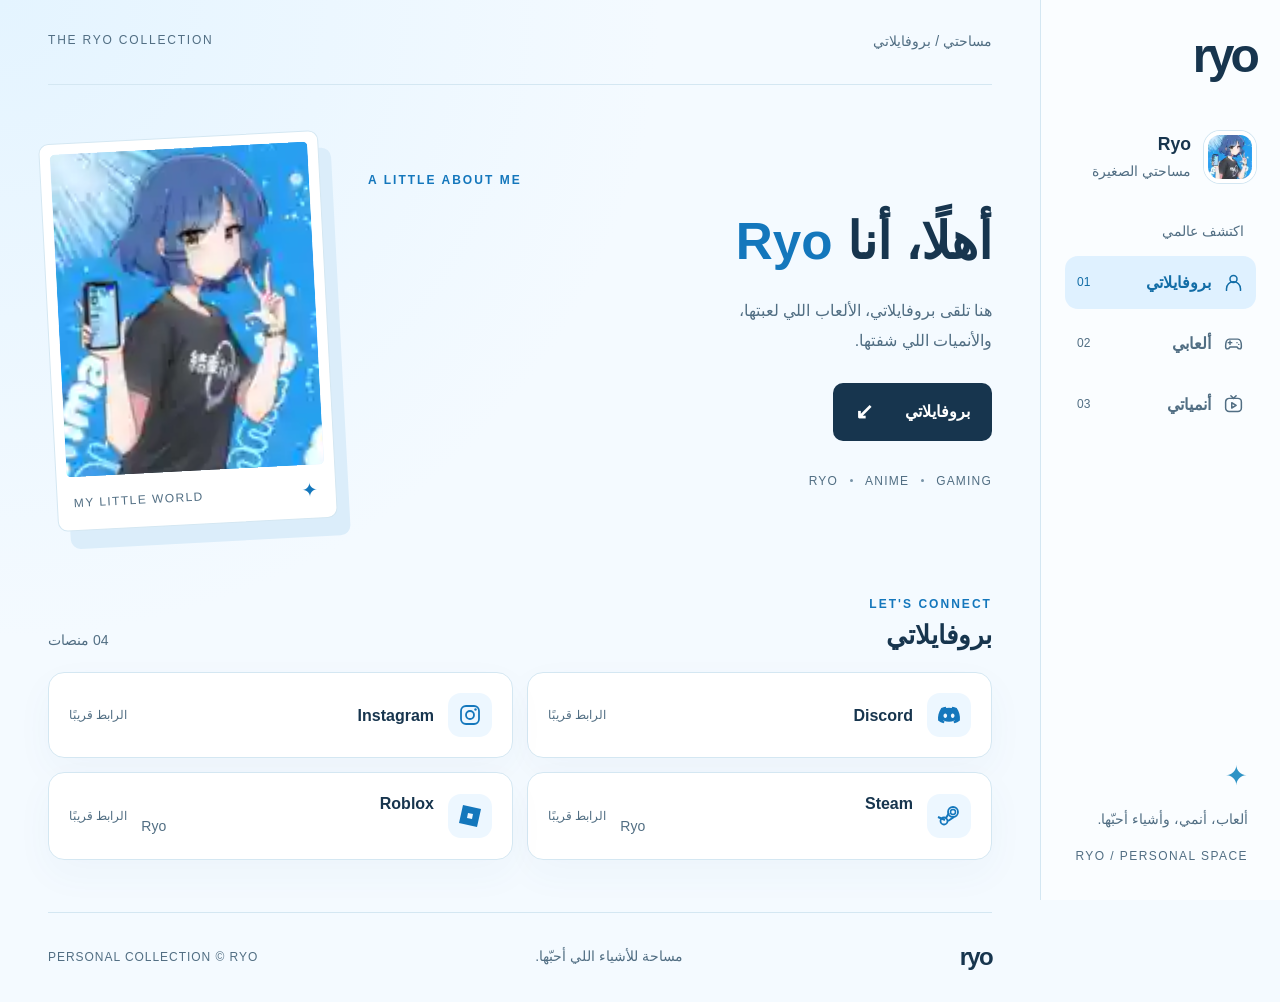
==== index.html @ 663d1c3d "Continue Ryo identity refresh and add One Piece and Vinland Saga entries" ====
<!doctype html>
<html lang="ar" dir="rtl">
<head>
<meta charset="utf-8">
<meta name="viewport" content="width=device-width, initial-scale=1">
<meta name="theme-color" content="#eef8ff">
<meta name="description" content="عالم Ryo: بروفايلاتي، الألعاب اللي لعبتها، والأنميات اللي شفتها.">
<title>Ryo — بروفايلاتي</title>
<link rel="icon" href="assets/asset_02.svg" type="image/svg+xml">
<link rel="stylesheet" href="styles.css">
<script src="app.js" defer></script>
</head>
<body>
<a class="skip-link" href="#main">تخطي إلى المحتوى</a>
<header class="mobile-header"><a class="wordmark" href="#profiles" dir="ltr">ryo</a><button class="menu-button" type="button" aria-controls="sidebar" aria-expanded="false" aria-label="فتح القائمة"><span></span><span></span></button></header>
<div class="shell">
<aside class="sidebar" id="sidebar" aria-label="القائمة الرئيسية">
<a class="wordmark" href="#profiles" dir="ltr">ryo</a>
<div class="side-identity"><img src="assets/asset_02.svg" width="64" height="64" alt=""><div><strong dir="ltr">Ryo</strong><span>مساحتي الصغيرة</span></div></div>
<p class="nav-caption">اكتشف عالمي</p>
<nav>
<a href="#profiles" aria-current="page"><svg viewBox="0 0 24 24" aria-hidden="true"><circle cx="12" cy="8" r="4"/><path d="M4 21v-2a8 8 0 0 1 16 0v2"/></svg><span>بروفايلاتي</span><span class="nav-number">01</span></a>
<a href="#games"><svg viewBox="0 0 24 24" aria-hidden="true"><path d="M7 7h10c3 0 4 4 4 8s-3 4-5 1H8c-2 3-5 3-5-1s1-8 4-8Z"/><path d="M6 11h4m-2-2v4m8-2h.01m2 2h.01"/></svg><span>ألعابي</span><span class="nav-number">02</span></a>
<a href="#anime"><svg viewBox="0 0 24 24" aria-hidden="true"><rect x="3" y="5" width="18" height="15" rx="4"/><path d="m9 2 3 3 3-3m-5 8 5 3-5 3Z"/></svg><span>أنمياتي</span><span class="nav-number">03</span></a>
</nav>
<div class="side-bottom"><span class="small-spark">✦</span><p>ألعاب، أنمي، وأشياء أحبّها.</p><span dir="ltr">RYO / PERSONAL SPACE</span></div>
</aside>
<main id="main" tabindex="-1">
<div class="topline"><span id="breadcrumb">مساحتي / بروفايلاتي</span><span dir="ltr">THE RYO COLLECTION</span></div>
<section class="page" id="profiles" aria-labelledby="profiles-title">
<div class="hero">
<div class="hero-copy"><p class="eyebrow" dir="ltr">A LITTLE ABOUT ME</p><h1 id="profiles-title">أهلًا، أنا <span dir="ltr">Ryo</span></h1><p class="intro">هنا تلقى بروفايلاتي، الألعاب اللي لعبتها،<br class="desktop-break"> والأنميات اللي شفتها.</p><a class="primary-link" href="#profile-links">بروفايلاتي <span aria-hidden="true">↙</span></a><div class="hero-tags"><span>GAMING</span><i></i><span>ANIME</span><i></i><span>RYO</span></div></div>
<figure class="portrait"><div class="portrait-frame"><img src="assets/asset_02.svg" width="127" height="180" alt="صورة بروفايل Ryo" fetchpriority="high"></div><figcaption dir="ltr"><span>MY LITTLE WORLD</span><span>✦</span></figcaption></figure>
</div>
<div class="section-heading" id="profile-links"><div><span class="eyebrow">LET'S CONNECT</span><h2>بروفايلاتي</h2></div><span class="section-count">04 منصات</span></div>
<div class="profile-grid" id="profile-grid"></div>

</section>
<section class="page" id="games" aria-labelledby="games-title" hidden>
<div class="page-heading"><img class="collection-avatar" src="assets/asset_02.svg" width="80" height="80" alt="ريو يامادا"><p class="eyebrow">THE PLAYLIST</p><h1 id="games-title">الألعاب اللي <span>لعبتها.</span></h1><p class="intro">من عوالم المغامرة إلى الطرق الطويلة.</p><div class="collection-note"><span>05 ألعاب</span><span>PC · MOBILE · ROBLOX</span></div></div>
<div class="game-grid" id="game-grid"></div>
</section>
<section class="page" id="anime" aria-labelledby="anime-title" hidden>
<div class="page-heading"><img class="collection-avatar" src="assets/asset_02.svg" width="80" height="80" alt="ريو يامادا"><p class="eyebrow">AFTER THE ENDING</p><h1 id="anime-title">الأنميات اللي <span>شفتها.</span></h1><p class="intro">حكايات وشخصيات لها مكان هنا.</p><div class="collection-note"><span>06 أنميات</span><span>MY ANIME COLLECTION</span></div></div>
<div class="anime-grid">
<article class="anime-card"><div class="poster"><img src="assets/asset_05.svg" width="128" height="180" alt="بوستر Demon Slayer" loading="lazy"><span class="poster-number">01</span></div><div class="anime-info"><span class="status">شاهدته</span><h2 dir="ltr">Demon Slayer</h2><p>قاتل الشياطين</p></div></article>
<article class="anime-card"><div class="poster"><img src="assets/asset_06.svg" width="128" height="180" alt="بوستر Lycoris Recoil" loading="lazy"><span class="poster-number">02</span></div><div class="anime-info"><span class="status">شاهدته</span><h2 dir="ltr">Lycoris Recoil</h2><p>ليكوريس ريكويل</p></div></article>
<article class="anime-card"><div class="poster"><img src="assets/asset_07.svg" width="128" height="180" alt="بوستر Bocchi the Rock!" loading="lazy"><span class="poster-number">03</span></div><div class="anime-info"><span class="status">شاهدته</span><h2 dir="ltr">Bocchi the Rock!</h2><p>بوتشي ذا روك</p></div></article>
<article class="anime-card"><div class="poster"><img src="assets/asset_08.svg" width="128" height="180" alt="بوستر Frieren: Beyond Journey's End" loading="lazy"><span class="poster-number">04</span></div><div class="anime-info"><span class="status">شاهدته</span><h2 dir="ltr">Frieren: Beyond Journey's End</h2><p>فريرين</p></div></article>
<article class="anime-card text-anime"><div class="anime-info"><span class="status">شاهدته</span><h2 dir="ltr">One Piece</h2><p>ون بيس</p></div></article>
<article class="anime-card text-anime"><div class="anime-info"><span class="status">شاهدته</span><h2 dir="ltr">Vinland Saga</h2><p>فينلاند ساغا</p></div></article>
</div>
</section>
<footer><a class="footer-mark" href="#profiles" dir="ltr">ryo</a><span>مساحة للأشياء اللي أحبّها.</span><span dir="ltr">PERSONAL COLLECTION © RYO</span></footer>
</main></div>
<div class="toast" id="toast" role="status"></div>
<noscript><p class="noscript">فعّل JavaScript للتنقّل بين الأقسام وعرض البروفايلات والألعاب.</p></noscript>
</body></html>
---- styles.css ----
:root{color-scheme:light;--ink:#17354e;--muted:#516e83;--blue:#1477bc;--line:#d4e7f2;--shadow:0 14px 38px #28699a0a}
*{box-sizing:border-box}html{scroll-behavior:smooth;scroll-padding-top:24px}body{margin:0;background:#f4faff;color:var(--ink);font-family:"Segoe UI",Tahoma,Arial,sans-serif;font-size:16px;line-height:1.7}a{color:inherit;text-decoration:none}button{font:inherit;cursor:pointer}a:focus-visible,button:focus-visible{outline:3px solid var(--blue);outline-offset:5px}img{display:block;max-width:100%}[hidden]{display:none!important}h1,h2,h3,p,figure{margin:0}h1,h2,h3{line-height:1.35}h1{font-size:clamp(2.2rem,4vw,3.65rem);font-weight:800;letter-spacing:normal}h1 span{color:var(--blue)}h2{font-size:1.6rem}.shell{max-width:1440px;margin:auto;display:grid;grid-template-columns:240px minmax(0,1fr);min-height:100vh}.sidebar{position:sticky;top:0;height:100vh;border-left:1px solid var(--line);padding:32px 24px;background:#fafdff;display:flex;flex-direction:column;z-index:20}.wordmark{font-family:Arial,sans-serif;font-size:3rem;line-height:1;font-weight:900;letter-spacing:-.08em;display:block;text-align:left;width:max-content}.wordmark span{color:#289ddb}.side-identity{display:flex;align-items:center;gap:13px;margin:50px 0 36px}.side-identity img{width:52px;height:52px;object-fit:cover;object-position:50% 20%;border-radius:16px;border:4px solid white;box-shadow:0 0 0 1px var(--line)}.side-identity strong{display:block;font-size:1.1rem;text-align:right}.side-identity span{display:block;font-size:.875rem;color:var(--muted)}.nav-caption{font-size:.875rem;color:var(--muted);margin:0 12px 12px}.sidebar nav{display:grid;gap:8px}.sidebar nav a{display:flex;align-items:center;gap:12px;padding:13px 12px;border-radius:13px;color:var(--muted);font-weight:600;transition:background .2s,color .2s}.sidebar nav a:hover{background:#edf7ff}.sidebar nav a[aria-current]{background:#dff1ff;color:#126da6}.sidebar svg{width:21px;height:21px;fill:none;stroke:currentColor;stroke-width:1.7;stroke-linecap:round;stroke-linejoin:round;flex-shrink:0}.nav-number{font-size:.75rem;margin-right:auto;font-weight:400}.side-bottom{margin-top:auto;padding:32px 8px 0}.small-spark{font-size:1.7rem;color:#2d93c5}.side-bottom p{font-size:.875rem;margin:9px 0;color:var(--muted)}.side-bottom>span:last-child{font-size:.75rem;letter-spacing:.12em;color:var(--muted)}main{min-width:0;padding:0 48px;background:radial-gradient(ellipse at 0 0,#e4f4ff 0,transparent 45%)}main:focus{outline:none}.topline{display:flex;justify-content:space-between;gap:14px;padding:30px 0;border-bottom:1px solid var(--line);font-size:.875rem;color:var(--muted)}.topline span:last-child{font-size:.75rem;letter-spacing:.15em}.page{animation:arrive .35s ease both}.hero{display:grid;grid-template-columns:1fr minmax(200px,280px);gap:40px;align-items:center;padding:52px 0 42px}.eyebrow{font:600 .75rem/1.5 "Segoe UI",Arial,sans-serif;letter-spacing:.17em;color:var(--blue);display:block;margin-bottom:18px}.intro{font-size:1rem;line-height:1.9;color:var(--muted);margin-top:20px}.primary-link{display:inline-flex;align-items:center;gap:32px;margin-top:26px;background:var(--ink);color:white;border-radius:10px;padding:10px 22px;font-weight:600;transition:background .2s,transform .2s}.primary-link:hover{background:var(--blue);transform:translateY(-2px)}.primary-link span{font-size:1.4rem}.hero-tags{display:flex;align-items:center;gap:12px;margin-top:30px;font-size:.75rem;letter-spacing:.1em;color:var(--muted)}.hero-tags i{width:3px;height:3px;background:#7793a7;border-radius:50%}.portrait{max-width:280px;transform:rotate(-3deg);padding:10px;background:white;border:1px solid var(--line);border-radius:10px;box-shadow:12px 18px 0 #dbedfa;justify-self:center;width:100%}.portrait-frame{border-radius:5px;overflow:hidden;background:#e6f4ff;aspect-ratio:4/5}.portrait img{width:100%;height:100%;object-fit:cover;object-position:center 20%}.portrait figcaption{display:flex;align-items:center;justify-content:space-between;padding:10px 6px 1px;font-size:.75rem;letter-spacing:.12em;color:var(--muted)}.portrait figcaption span:last-child{font-size:1.2rem;color:var(--blue)}.section-heading{display:flex;align-items:end;justify-content:space-between;gap:16px;margin:28px 0 20px;scroll-margin-top:24px}.section-heading .eyebrow{margin-bottom:5px}.section-count{color:var(--muted);font-size:.875rem}.profile-grid{display:grid;grid-template-columns:repeat(2,minmax(0,1fr));gap:14px}.profile-card{background:white;border:1px solid var(--line);padding:20px;border-radius:16px;display:flex;gap:14px;align-items:center;box-shadow:var(--shadow)}.platform-icon{height:44px;width:44px;flex-shrink:0;display:grid;place-items:center;background:#edf7ff;border-radius:13px;color:var(--blue)}.platform-icon svg{width:24px;height:24px;fill:currentColor}.profile-detail{min-width:0;flex:1}.profile-detail h3{font-size:1rem;direction:ltr;text-align:right}.profile-detail p{font-size:.875rem;color:var(--muted);overflow-wrap:anywhere}.profile-action{font-size:.875rem;color:var(--blue);border:0;background:#edf7ff;border-radius:8px;padding:6px 10px}.pending-link{font-size:.75rem;color:var(--muted);white-space:nowrap}.banner-gallery{display:grid;gap:24px;margin:48px 0}.banner{width:82%;overflow:hidden;border-radius:14px;border:6px solid white;box-shadow:var(--shadow)}.banner img{width:100%;height:auto}.banner-right{justify-self:start}.banner-left{justify-self:end}.page-heading{padding:48px 0 26px}.page-heading .intro{margin-top:14px}.collection-note{margin-top:30px;display:flex;justify-content:space-between;gap:12px;padding-top:20px;border-top:1px solid var(--line);color:var(--muted);font-size:.875rem}.collection-note span:last-child{font-size:.75rem;letter-spacing:.1em}.game-grid{display:grid;grid-template-columns:repeat(2,minmax(0,1fr));gap:22px}.game-card{border:1px solid var(--line);border-radius:18px;overflow:hidden;background:white;box-shadow:var(--shadow)}.game-title-panel{padding:28px 22px;min-height:160px;display:flex;flex-direction:column;justify-content:space-between;background:linear-gradient(135deg,#e0f3ff,#f6fbff);border-bottom:1px solid var(--line);gap:22px}.game-card:nth-child(2n) .game-title-panel{background:linear-gradient(135deg,#e9efff,#f7fbff)}.game-title-panel h2{font-size:1.5rem;text-align:left;max-width:20ch}.game-info{padding:18px 22px}.game-meta{display:flex;align-items:center;justify-content:space-between;font-size:.875rem;color:var(--muted);gap:12px}.game-index{font-size:.75rem;letter-spacing:.14em;color:var(--muted)}.official-link{display:inline-block;font-size:.875rem;color:var(--blue);margin-top:18px}.official-link:hover{text-decoration:underline}.status{display:inline-block;padding:3px 10px;background:#eaf5ff;color:#256e9c;font-size:.75rem;border-radius:7px}.status.complete{background:#e9f6f0;color:#346d54}.anime-grid{display:grid;grid-template-columns:repeat(3,minmax(0,1fr));gap:30px 22px}.anime-card{min-width:0}.poster{position:relative;border-radius:14px;overflow:hidden;background:#dcefff;aspect-ratio:2/3;box-shadow:var(--shadow)}.poster img{width:100%;height:100%;object-fit:cover;transition:transform .35s}.anime-card:hover .poster img{transform:scale(1.025)}.poster-number{position:absolute;top:12px;right:12px;display:grid;place-items:center;background:#fffffff0;border-radius:8px;width:30px;height:30px;font-size:.75rem;color:var(--ink)}.anime-info{padding:16px 2px}.anime-info h2{font-size:1.1rem;text-align:right;margin:10px 0 5px;overflow-wrap:anywhere}.anime-info p{font-size:.875rem;color:var(--muted)}footer{display:flex;align-items:center;justify-content:space-between;gap:16px;border-top:1px solid var(--line);padding:24px 0;margin-top:52px;color:var(--muted);font-size:.875rem}.footer-mark{font-size:1.5rem;color:var(--ink);font-weight:900;letter-spacing:-.07em}footer>span:last-child{font-size:.75rem;letter-spacing:.08em}.mobile-header{display:none}.skip-link{position:fixed;top:-100px;right:20px;z-index:50;padding:12px 20px;background:white}.skip-link:focus{top:10px}.toast{position:fixed;bottom:24px;left:50%;transform:translateX(-50%);background:var(--ink);color:white;border-radius:10px;z-index:50;padding:12px 20px;display:none}.toast.visible{display:block}.noscript{padding:24px;text-align:center}
@keyframes arrive{from{opacity:0;transform:translateY(6px)}to{opacity:1;transform:translateY(0)}}
@media(min-width:1600px){.shell{border-inline:1px solid var(--line)}}
@media(max-width:1150px){.shell{grid-template-columns:210px minmax(0,1fr)}.sidebar{padding:28px 18px}main{padding-inline:30px}.hero{gap:24px;grid-template-columns:1fr minmax(180px,230px)}.profile-card{padding:16px;gap:10px}.pending-link{white-space:normal;max-width:50px}}
@media(max-width:800px){.shell{display:block}.mobile-header{display:flex;align-items:center;justify-content:space-between;padding:17px 24px;background:#fafdfff5;border-bottom:1px solid var(--line)}.mobile-header .wordmark{font-size:2.2rem}.menu-button{display:grid;gap:5px;padding:12px;background:#e4f3ff;border:0;border-radius:9px}.menu-button span{width:20px;height:2px;background:var(--ink)}.sidebar{display:none;position:fixed;top:77px;right:0;bottom:0;width:min(300px,86vw);height:auto;overflow-y:auto;border:1px solid var(--line);padding:24px;box-shadow:-15px 0 40px #17354e20}.sidebar.is-open{display:block}.sidebar>.wordmark,.side-identity,.nav-caption,.side-bottom{display:none}.sidebar nav{grid-template-columns:1fr}.sidebar nav a{padding:12px}main{padding-inline:24px}.topline{padding:20px 0}.hero{padding:38px 0;grid-template-columns:1fr 210px}.hero h1{font-size:2.4rem}.hero-tags{gap:8px}.anime-grid{grid-template-columns:repeat(2,minmax(0,1fr))}.pending-link{max-width:none}}
@media(max-width:560px){main{padding-inline:20px}.topline span:last-child{display:none}.hero{grid-template-columns:1fr;gap:30px}.hero-copy{text-align:center}.hero h1{font-size:2.6rem}.hero-tags{justify-content:center;margin-top:20px}.portrait{max-width:220px;margin-bottom:12px}.intro{margin-top:14px}.eyebrow{margin-bottom:12px}.primary-link{margin-top:20px}.profile-grid,.game-grid{grid-template-columns:1fr}.profile-card{padding:18px}.pending-link{white-space:nowrap}.section-heading{margin-top:18px}.section-heading h2{font-size:1.4rem}.banner{width:94%}.banner-gallery{gap:18px;margin:32px 0}.page-heading{padding-top:30px}.page-heading h1{font-size:2.2rem}.collection-note span:last-child{max-width:55%;text-align:left}.anime-grid{gap:20px 14px}.anime-info h2{font-size:1rem}.poster{border-radius:10px}.anime-info{padding-top:12px}.poster-number{top:8px;right:8px;width:25px;height:25px}footer{flex-wrap:wrap;margin-top:32px}footer>span:last-child{width:100%;text-align:center}}
@media(prefers-reduced-motion:reduce){*,*::before,*::after{animation:none!important;transition:none!important;scroll-behavior:auto!important}}


/* Ryo identity across the collections. */
.page-heading{position:relative;padding-inline-end:100px;min-height:190px}
.collection-avatar{position:absolute;inset-inline-end:0;top:48px;width:80px;height:80px;object-fit:cover;object-position:50% 20%;border:5px solid white;border-radius:24px;box-shadow:var(--shadow)}
.text-anime{background:white;border:1px solid var(--line);border-radius:14px;padding:20px;align-self:start}
@media(max-width:560px){.page-heading{padding-inline-end:0}.collection-avatar{position:static;width:64px;height:64px;margin-bottom:18px;border-radius:18px}}
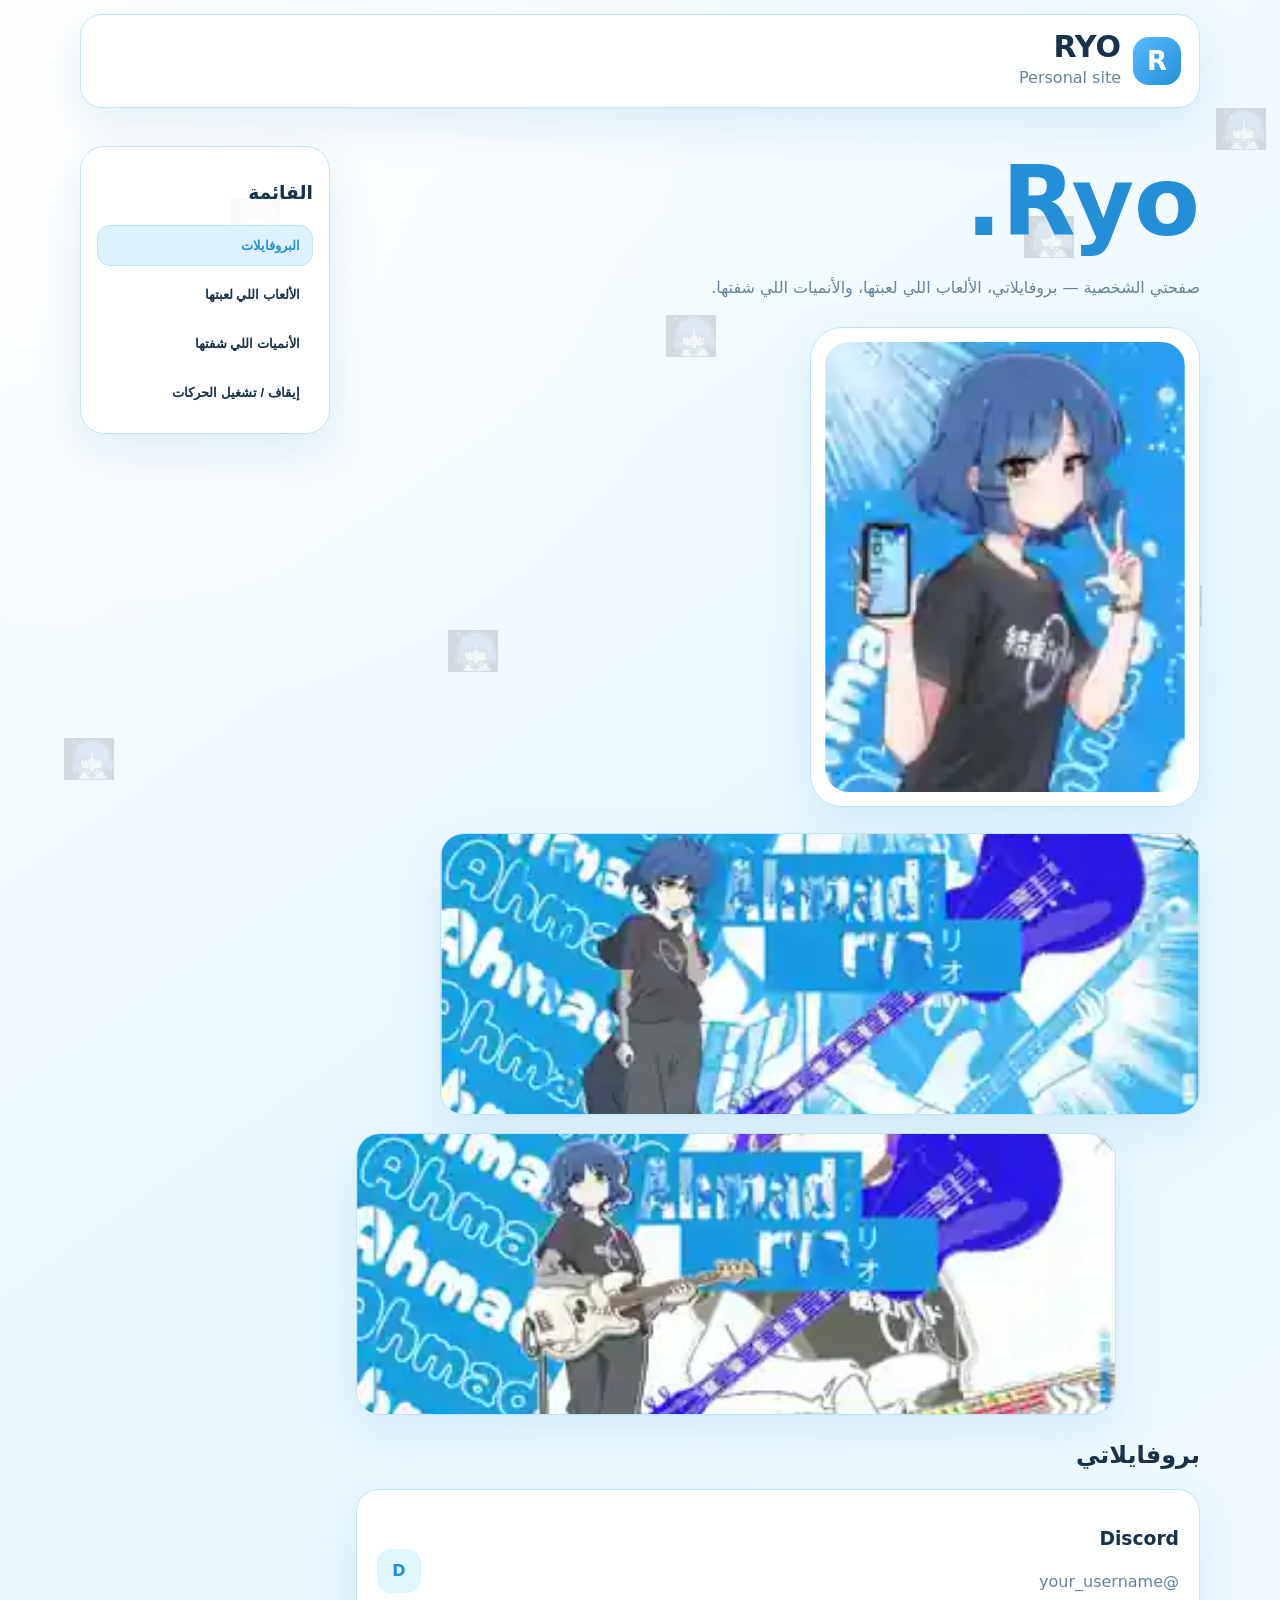
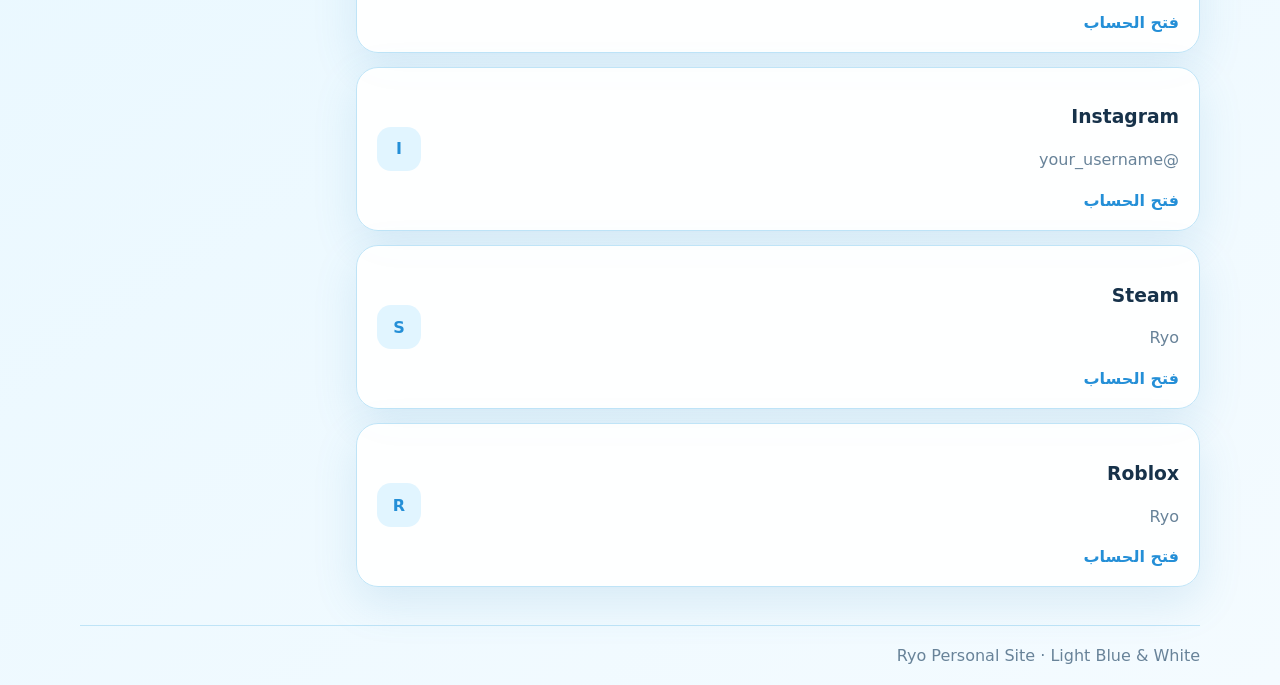
==== commit be6d2e05: "Fix blurry images and add missing anime posters" ====
--- a/index.html
+++ b/index.html
@@ -2,57 +2,61 @@
 <html lang="ar" dir="rtl">
 <head>
 <meta charset="utf-8">
-<meta name="viewport" content="width=device-width, initial-scale=1">
-<meta name="theme-color" content="#eef8ff">
-<meta name="description" content="عالم Ryo: بروفايلاتي، الألعاب اللي لعبتها، والأنميات اللي شفتها.">
-<title>Ryo — بروفايلاتي</title>
-<link rel="icon" href="assets/asset_02.svg" type="image/svg+xml">
-<link rel="stylesheet" href="styles.css">
-<script src="app.js" defer></script>
+<meta name="viewport" content="width=device-width,initial-scale=1">
+<title>Ryo — Personal Site</title>
+<link rel="preconnect" href="https://cdn.myanimelist.net">
+<link rel="preconnect" href="https://api.jikan.moe">
+<link rel="preconnect" href="https://bocchi.rocks">
+<style>
+:root{--b:#59baff;--b2:#248fd7;--t:#17324a;--m:#688399;--l:#bfe4f7;--sh:0 16px 44px #4492c226}*{box-sizing:border-box}html{scroll-behavior:smooth}body{margin:0;font-family:system-ui,"Segoe UI",Arial;color:var(--t);background:radial-gradient(circle at 12% 5%,#fff,transparent 25%),linear-gradient(145deg,#fbfeff,#eaf8ff 48%,#f4fbff);min-height:100vh}.p{position:fixed;inset:0;z-index:-1;overflow:hidden}.p img{position:absolute;width:50px;opacity:.13;animation:f 11s linear infinite}.p img:nth-child(1){left:5%;top:82%}.p img:nth-child(2){left:18%;top:22%;animation-delay:-7s}.p img:nth-child(3){left:35%;top:70%;animation-delay:-2s}.p img:nth-child(4){left:52%;top:35%;animation-delay:-5s}.p img:nth-child(5){left:68%;top:78%;animation-delay:-4s}.p img:nth-child(6){left:80%;top:24%;animation-delay:-8s}.p img:nth-child(7){left:90%;top:65%;animation-delay:-3s}.p img:nth-child(8){left:95%;top:12%;animation-delay:-6s}@keyframes f{to{transform:translateY(-170px);opacity:0}}body.calm *{animation:none!important;transition:none!important}.wrap{width:min(1120px,94%);margin:auto}header{margin-top:14px;padding:14px 18px;border:1px solid var(--l);border-radius:22px;background:#ffffffe8;box-shadow:var(--sh);display:flex;align-items:center;gap:12px}.logo{width:48px;height:48px;border-radius:16px;display:grid;place-items:center;background:linear-gradient(135deg,var(--b),var(--b2));color:#fff;font-weight:900;font-size:26px}.layout{display:grid;grid-template-columns:1fr 250px;gap:26px;padding:38px 0}.side{position:sticky;top:18px;height:max-content;padding:16px;border:1px solid var(--l);border-radius:24px;background:#ffffffd9;box-shadow:var(--sh)}button{width:100%;text-align:right;border:1px solid transparent;background:transparent;border-radius:13px;padding:12px;margin:4px 0;color:var(--t);font-weight:800;cursor:pointer}button:hover,button.on{background:#def3ff;color:var(--b2);border-color:var(--l)}.page{display:none}.page.on{display:block}.hero h1{font-size:clamp(58px,9vw,96px);margin:0 0 12px;color:var(--b2)}.muted{color:var(--m);line-height:1.8}.portrait{width:min(390px,88%);padding:14px;border:1px solid var(--l);border-radius:32px;background:white;box-shadow:var(--sh);margin:24px 0}.portrait img{width:100%;aspect-ratio:4/5;object-fit:cover;object-position:center 18%;border-radius:24px;display:block;image-rendering:auto}.banners{display:grid;gap:18px;margin:26px 0}.banner{width:min(760px,100%);border-radius:24px;overflow:hidden;box-shadow:var(--sh);border:1px solid var(--l);background:#eaf8ff}.banner:first-child{justify-self:start}.banner:last-child{justify-self:end}.banner img{width:100%;height:280px;object-fit:cover;object-position:center 38%;display:block;image-rendering:auto}.cards{display:grid;gap:14px}.card{padding:20px;border:1px solid var(--l);border-radius:22px;background:#ffffffe8;box-shadow:var(--sh)}.profile{display:flex;justify-content:space-between;align-items:center}.icon{width:44px;height:44px;border-radius:14px;display:grid;place-items:center;background:#e1f5ff;color:var(--b2);font-weight:900}.tag{display:inline-block;margin-top:8px;padding:5px 9px;border-radius:999px;background:#e1f5ff;color:var(--b2);font-size:13px}.anime{display:grid;grid-template-columns:1fr 170px;gap:18px;align-items:center;min-height:268px}.anime img{width:170px;height:250px;object-fit:cover;border-radius:16px;background:#eaf8ff;display:block;image-rendering:auto;box-shadow:0 10px 24px #248fd71a}a{color:var(--b2);text-decoration:none;font-weight:800}footer{border-top:1px solid var(--l);padding:20px 0;color:var(--m)}@media(max-width:800px){.layout{grid-template-columns:1fr}.side{position:static;order:-1}}@media(max-width:560px){.anime{grid-template-columns:1fr}.anime img{width:100%;height:auto;aspect-ratio:2/3;max-width:250px}.banner img{height:220px}}
+</style>
 </head>
 <body>
-<a class="skip-link" href="#main">تخطي إلى المحتوى</a>
-<header class="mobile-header"><a class="wordmark" href="#profiles" dir="ltr">ryo</a><button class="menu-button" type="button" aria-controls="sidebar" aria-expanded="false" aria-label="فتح القائمة"><span></span><span></span></button></header>
-<div class="shell">
-<aside class="sidebar" id="sidebar" aria-label="القائمة الرئيسية">
-<a class="wordmark" href="#profiles" dir="ltr">ryo</a>
-<div class="side-identity"><img src="assets/asset_02.svg" width="64" height="64" alt=""><div><strong dir="ltr">Ryo</strong><span>مساحتي الصغيرة</span></div></div>
-<p class="nav-caption">اكتشف عالمي</p>
-<nav>
-<a href="#profiles" aria-current="page"><svg viewBox="0 0 24 24" aria-hidden="true"><circle cx="12" cy="8" r="4"/><path d="M4 21v-2a8 8 0 0 1 16 0v2"/></svg><span>بروفايلاتي</span><span class="nav-number">01</span></a>
-<a href="#games"><svg viewBox="0 0 24 24" aria-hidden="true"><path d="M7 7h10c3 0 4 4 4 8s-3 4-5 1H8c-2 3-5 3-5-1s1-8 4-8Z"/><path d="M6 11h4m-2-2v4m8-2h.01m2 2h.01"/></svg><span>ألعابي</span><span class="nav-number">02</span></a>
-<a href="#anime"><svg viewBox="0 0 24 24" aria-hidden="true"><rect x="3" y="5" width="18" height="15" rx="4"/><path d="m9 2 3 3 3-3m-5 8 5 3-5 3Z"/></svg><span>أنمياتي</span><span class="nav-number">03</span></a>
-</nav>
-<div class="side-bottom"><span class="small-spark">✦</span><p>ألعاب، أنمي، وأشياء أحبّها.</p><span dir="ltr">RYO / PERSONAL SPACE</span></div>
-</aside>
-<main id="main" tabindex="-1">
-<div class="topline"><span id="breadcrumb">مساحتي / بروفايلاتي</span><span dir="ltr">THE RYO COLLECTION</span></div>
-<section class="page" id="profiles" aria-labelledby="profiles-title">
-<div class="hero">
-<div class="hero-copy"><p class="eyebrow" dir="ltr">A LITTLE ABOUT ME</p><h1 id="profiles-title">أهلًا، أنا <span dir="ltr">Ryo</span></h1><p class="intro">هنا تلقى بروفايلاتي، الألعاب اللي لعبتها،<br class="desktop-break"> والأنميات اللي شفتها.</p><a class="primary-link" href="#profile-links">بروفايلاتي <span aria-hidden="true">↙</span></a><div class="hero-tags"><span>GAMING</span><i></i><span>ANIME</span><i></i><span>RYO</span></div></div>
-<figure class="portrait"><div class="portrait-frame"><img src="assets/asset_02.svg" width="127" height="180" alt="صورة بروفايل Ryo" fetchpriority="high"></div><figcaption dir="ltr"><span>MY LITTLE WORLD</span><span>✦</span></figcaption></figure>
+<div class="p"><img src="assets/asset_01.svg"><img src="assets/asset_01.svg"><img src="assets/asset_01.svg"><img src="assets/asset_01.svg"><img src="assets/asset_01.svg"><img src="assets/asset_01.svg"><img src="assets/asset_01.svg"><img src="assets/asset_01.svg"></div>
+<div class="wrap">
+<header><div class="logo">R</div><div><b style="font-size:30px">RYO</b><div class="muted">Personal site</div></div></header>
+<div class="layout"><main>
+<section id="profiles" class="page on">
+<div class="hero"><h1>Ryo.</h1><p class="muted">صفحتي الشخصية — بروفايلاتي، الألعاب اللي لعبتها، والأنميات اللي شفتها.</p>
+<div class="portrait"><img src="https://bocchi.rocks/assets/img/page/top/mainvisual/slides/ph_ryo_1.jpg" onerror="this.onerror=null;this.src='assets/asset_02.svg'" alt="Ryo Yamada" fetchpriority="high" decoding="async"></div></div>
+<div class="banners">
+<div class="banner"><img src="https://bocchi.rocks/omnibus/assets/img/page/top/mainvisual/slides/ph_compilation3_1.png" onerror="this.onerror=null;this.src='assets/asset_03.svg'" alt="Ryo banner" decoding="async"></div>
+<div class="banner"><img src="https://bocchi.rocks/omnibus/assets/img/page/top/mainvisual/slides/ph_compilation3_1_nrw.png" onerror="this.onerror=null;this.src='assets/asset_04.svg'" alt="Ryo banner" decoding="async"></div>
 </div>
-<div class="section-heading" id="profile-links"><div><span class="eyebrow">LET'S CONNECT</span><h2>بروفايلاتي</h2></div><span class="section-count">04 منصات</span></div>
-<div class="profile-grid" id="profile-grid"></div>
-
+<h2>بروفايلاتي</h2><div class="cards"><div class="card profile"><div><h3>Discord</h3><p class="muted">@your_username</p><a href="#">فتح الحساب</a></div><div class="icon">D</div></div><div class="card profile"><div><h3>Instagram</h3><p class="muted">@your_username</p><a href="#">فتح الحساب</a></div><div class="icon">I</div></div><div class="card profile"><div><h3>Steam</h3><p class="muted">Ryo</p><a href="#">فتح الحساب</a></div><div class="icon">S</div></div><div class="card profile"><div><h3>Roblox</h3><p class="muted">Ryo</p><a href="#">فتح الحساب</a></div><div class="icon">R</div></div></div>
 </section>
-<section class="page" id="games" aria-labelledby="games-title" hidden>
-<div class="page-heading"><img class="collection-avatar" src="assets/asset_02.svg" width="80" height="80" alt="ريو يامادا"><p class="eyebrow">THE PLAYLIST</p><h1 id="games-title">الألعاب اللي <span>لعبتها.</span></h1><p class="intro">من عوالم المغامرة إلى الطرق الطويلة.</p><div class="collection-note"><span>05 ألعاب</span><span>PC · MOBILE · ROBLOX</span></div></div>
-<div class="game-grid" id="game-grid"></div>
-</section>
-<section class="page" id="anime" aria-labelledby="anime-title" hidden>
-<div class="page-heading"><img class="collection-avatar" src="assets/asset_02.svg" width="80" height="80" alt="ريو يامادا"><p class="eyebrow">AFTER THE ENDING</p><h1 id="anime-title">الأنميات اللي <span>شفتها.</span></h1><p class="intro">حكايات وشخصيات لها مكان هنا.</p><div class="collection-note"><span>06 أنميات</span><span>MY ANIME COLLECTION</span></div></div>
-<div class="anime-grid">
-<article class="anime-card"><div class="poster"><img src="assets/asset_05.svg" width="128" height="180" alt="بوستر Demon Slayer" loading="lazy"><span class="poster-number">01</span></div><div class="anime-info"><span class="status">شاهدته</span><h2 dir="ltr">Demon Slayer</h2><p>قاتل الشياطين</p></div></article>
-<article class="anime-card"><div class="poster"><img src="assets/asset_06.svg" width="128" height="180" alt="بوستر Lycoris Recoil" loading="lazy"><span class="poster-number">02</span></div><div class="anime-info"><span class="status">شاهدته</span><h2 dir="ltr">Lycoris Recoil</h2><p>ليكوريس ريكويل</p></div></article>
-<article class="anime-card"><div class="poster"><img src="assets/asset_07.svg" width="128" height="180" alt="بوستر Bocchi the Rock!" loading="lazy"><span class="poster-number">03</span></div><div class="anime-info"><span class="status">شاهدته</span><h2 dir="ltr">Bocchi the Rock!</h2><p>بوتشي ذا روك</p></div></article>
-<article class="anime-card"><div class="poster"><img src="assets/asset_08.svg" width="128" height="180" alt="بوستر Frieren: Beyond Journey's End" loading="lazy"><span class="poster-number">04</span></div><div class="anime-info"><span class="status">شاهدته</span><h2 dir="ltr">Frieren: Beyond Journey's End</h2><p>فريرين</p></div></article>
-<article class="anime-card text-anime"><div class="anime-info"><span class="status">شاهدته</span><h2 dir="ltr">One Piece</h2><p>ون بيس</p></div></article>
-<article class="anime-card text-anime"><div class="anime-info"><span class="status">شاهدته</span><h2 dir="ltr">Vinland Saga</h2><p>فينلاند ساغا</p></div></article>
+<section id="games" class="page"><h1>الألعاب اللي لعبتها 🎮</h1><div class="cards"><div class="card"><h3>Blox Fruits</h3><p class="muted">Roblox</p><span class="tag">ألعبها</span></div><div class="card"><h3>Plants vs. Zombies 2</h3><p class="muted">Mobile</p><span class="tag">ختمتها</span></div><div class="card"><h3>EA Sports FC 26</h3><p class="muted">PC</p><span class="tag">ألعبها</span></div><div class="card"><h3>Euro Truck Simulator 2</h3><p class="muted">PC</p><span class="tag">ألعبها</span></div><div class="card"><h3>Forza Horizon</h3><p class="muted">PC</p><span class="tag">لعبتها</span></div></div></section>
+<section id="anime" class="page"><h1>الأنميات اللي شفتها</h1><div class="cards">
+<div class="card anime"><div><h3>Demon Slayer</h3><p class="muted">قاتل الشياطين</p><span class="tag">شاهدته</span></div><img class="anime-cover" data-mal="38000" src="assets/asset_05.svg" alt="Demon Slayer" loading="lazy" decoding="async"></div>
+<div class="card anime"><div><h3>Lycoris Recoil</h3><p class="muted">ليكوريس ريكويل</p><span class="tag">شاهدته</span></div><img class="anime-cover" data-mal="50709" src="assets/asset_06.svg" alt="Lycoris Recoil" loading="lazy" decoding="async"></div>
+<div class="card anime"><div><h3>Bocchi the Rock!</h3><p class="muted">بوتشي ذا روك</p><span class="tag">شاهدته</span></div><img class="anime-cover" data-mal="47917" src="assets/asset_07.svg" alt="Bocchi the Rock" loading="lazy" decoding="async"></div>
+<div class="card anime"><div><h3>Frieren: Beyond Journey's End</h3><p class="muted">فريرين</p><span class="tag">شاهدته</span></div><img class="anime-cover" data-mal="52991" src="assets/asset_08.svg" alt="Frieren" loading="lazy" decoding="async"></div>
+<div class="card anime"><div><h3>One Piece</h3><p class="muted">ون بيس</p><span class="tag">شاهدته</span></div><img class="anime-cover" data-mal="21" alt="One Piece" loading="lazy" decoding="async"></div>
+<div class="card anime"><div><h3>Vinland Saga</h3><p class="muted">فينلاند ساغا</p><span class="tag">شاهدته</span></div><img class="anime-cover" data-mal="37521" alt="Vinland Saga" loading="lazy" decoding="async"></div>
+</div></section>
+</main><aside class="side"><h3>القائمة</h3><button class="on" data-p="profiles">البروفايلات</button><button data-p="games">الألعاب اللي لعبتها</button><button data-p="anime">الأنميات اللي شفتها</button><button id="motion">إيقاف / تشغيل الحركات</button></aside></div>
+<footer>Ryo Personal Site · Light Blue & White</footer>
 </div>
-</section>
-<footer><a class="footer-mark" href="#profiles" dir="ltr">ryo</a><span>مساحة للأشياء اللي أحبّها.</span><span dir="ltr">PERSONAL COLLECTION © RYO</span></footer>
-</main></div>
-<div class="toast" id="toast" role="status"></div>
-<noscript><p class="noscript">فعّل JavaScript للتنقّل بين الأقسام وعرض البروفايلات والألعاب.</p></noscript>
-</body></html>
+<script>
+const bs=document.querySelectorAll('[data-p]'),ps=document.querySelectorAll('.page');
+bs.forEach(b=>b.onclick=()=>{ps.forEach(p=>p.classList.toggle('on',p.id===b.dataset.p));bs.forEach(x=>x.classList.toggle('on',x===b));scrollTo({top:0,behavior:'smooth'})});
+motion.onclick=()=>document.body.classList.toggle('calm');
+const sleep=ms=>new Promise(r=>setTimeout(r,ms));
+async function loadAnimeCovers(){
+  const imgs=[...document.querySelectorAll('.anime-cover[data-mal]')];
+  for(const img of imgs){
+    try{
+      const res=await fetch(`https://api.jikan.moe/v4/anime/${img.dataset.mal}`);
+      if(res.ok){
+        const json=await res.json();
+        const cover=json?.data?.images?.webp?.large_image_url||json?.data?.images?.jpg?.large_image_url||json?.data?.images?.jpg?.image_url;
+        if(cover) img.src=cover;
+      }
+    }catch(e){}
+    await sleep(400);
+  }
+}
+loadAnimeCovers();
+</script>
+</body>
+</html>
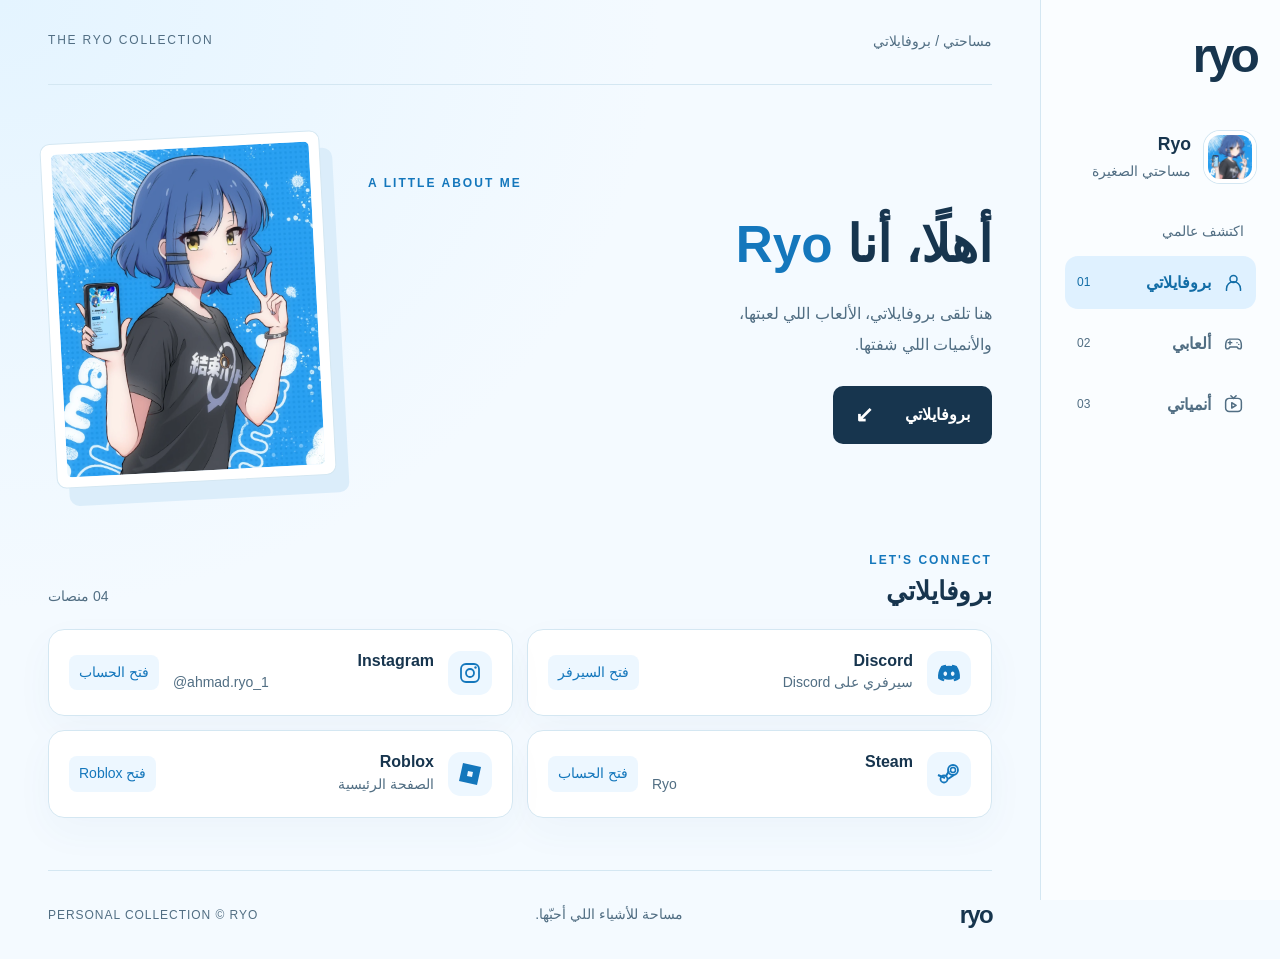
==== commit 788031d7: "Update game collection, social links, and anime artwork" ====
--- a/index.html
+++ b/index.html
@@ -1,62 +1,287 @@
 <!doctype html>
 <html lang="ar" dir="rtl">
 <head>
+<!-- Artwork is referenced from its source. Source pages are recorded in data-source / imageSource. -->
 <meta charset="utf-8">
-<meta name="viewport" content="width=device-width,initial-scale=1">
-<title>Ryo — Personal Site</title>
-<link rel="preconnect" href="https://cdn.myanimelist.net">
-<link rel="preconnect" href="https://api.jikan.moe">
-<link rel="preconnect" href="https://bocchi.rocks">
-<style>
-:root{--b:#59baff;--b2:#248fd7;--t:#17324a;--m:#688399;--l:#bfe4f7;--sh:0 16px 44px #4492c226}*{box-sizing:border-box}html{scroll-behavior:smooth}body{margin:0;font-family:system-ui,"Segoe UI",Arial;color:var(--t);background:radial-gradient(circle at 12% 5%,#fff,transparent 25%),linear-gradient(145deg,#fbfeff,#eaf8ff 48%,#f4fbff);min-height:100vh}.p{position:fixed;inset:0;z-index:-1;overflow:hidden}.p img{position:absolute;width:50px;opacity:.13;animation:f 11s linear infinite}.p img:nth-child(1){left:5%;top:82%}.p img:nth-child(2){left:18%;top:22%;animation-delay:-7s}.p img:nth-child(3){left:35%;top:70%;animation-delay:-2s}.p img:nth-child(4){left:52%;top:35%;animation-delay:-5s}.p img:nth-child(5){left:68%;top:78%;animation-delay:-4s}.p img:nth-child(6){left:80%;top:24%;animation-delay:-8s}.p img:nth-child(7){left:90%;top:65%;animation-delay:-3s}.p img:nth-child(8){left:95%;top:12%;animation-delay:-6s}@keyframes f{to{transform:translateY(-170px);opacity:0}}body.calm *{animation:none!important;transition:none!important}.wrap{width:min(1120px,94%);margin:auto}header{margin-top:14px;padding:14px 18px;border:1px solid var(--l);border-radius:22px;background:#ffffffe8;box-shadow:var(--sh);display:flex;align-items:center;gap:12px}.logo{width:48px;height:48px;border-radius:16px;display:grid;place-items:center;background:linear-gradient(135deg,var(--b),var(--b2));color:#fff;font-weight:900;font-size:26px}.layout{display:grid;grid-template-columns:1fr 250px;gap:26px;padding:38px 0}.side{position:sticky;top:18px;height:max-content;padding:16px;border:1px solid var(--l);border-radius:24px;background:#ffffffd9;box-shadow:var(--sh)}button{width:100%;text-align:right;border:1px solid transparent;background:transparent;border-radius:13px;padding:12px;margin:4px 0;color:var(--t);font-weight:800;cursor:pointer}button:hover,button.on{background:#def3ff;color:var(--b2);border-color:var(--l)}.page{display:none}.page.on{display:block}.hero h1{font-size:clamp(58px,9vw,96px);margin:0 0 12px;color:var(--b2)}.muted{color:var(--m);line-height:1.8}.portrait{width:min(390px,88%);padding:14px;border:1px solid var(--l);border-radius:32px;background:white;box-shadow:var(--sh);margin:24px 0}.portrait img{width:100%;aspect-ratio:4/5;object-fit:cover;object-position:center 18%;border-radius:24px;display:block;image-rendering:auto}.banners{display:grid;gap:18px;margin:26px 0}.banner{width:min(760px,100%);border-radius:24px;overflow:hidden;box-shadow:var(--sh);border:1px solid var(--l);background:#eaf8ff}.banner:first-child{justify-self:start}.banner:last-child{justify-self:end}.banner img{width:100%;height:280px;object-fit:cover;object-position:center 38%;display:block;image-rendering:auto}.cards{display:grid;gap:14px}.card{padding:20px;border:1px solid var(--l);border-radius:22px;background:#ffffffe8;box-shadow:var(--sh)}.profile{display:flex;justify-content:space-between;align-items:center}.icon{width:44px;height:44px;border-radius:14px;display:grid;place-items:center;background:#e1f5ff;color:var(--b2);font-weight:900}.tag{display:inline-block;margin-top:8px;padding:5px 9px;border-radius:999px;background:#e1f5ff;color:var(--b2);font-size:13px}.anime{display:grid;grid-template-columns:1fr 170px;gap:18px;align-items:center;min-height:268px}.anime img{width:170px;height:250px;object-fit:cover;border-radius:16px;background:#eaf8ff;display:block;image-rendering:auto;box-shadow:0 10px 24px #248fd71a}a{color:var(--b2);text-decoration:none;font-weight:800}footer{border-top:1px solid var(--l);padding:20px 0;color:var(--m)}@media(max-width:800px){.layout{grid-template-columns:1fr}.side{position:static;order:-1}}@media(max-width:560px){.anime{grid-template-columns:1fr}.anime img{width:100%;height:auto;aspect-ratio:2/3;max-width:250px}.banner img{height:220px}}
+<meta name="viewport" content="width=device-width, initial-scale=1">
+<meta name="theme-color" content="#eef8ff">
+<meta name="description" content="عالم Ryo: بروفايلاتي، الألعاب اللي لعبتها، والأنميات اللي شفتها.">
+<title>Ryo — بروفايلاتي</title>
+<link rel="icon" href="[data-uri]" type="image/svg+xml">
+<style>:root{color-scheme:light;--ink:#17354e;--muted:#516e83;--blue:#1477bc;--line:#d4e7f2;--shadow:0 14px 38px #28699a0a}
+*{box-sizing:border-box}html{scroll-behavior:smooth;scroll-padding-top:24px}body{margin:0;background:#f4faff;color:var(--ink);font-family:"Segoe UI",Tahoma,Arial,sans-serif;font-size:16px;line-height:1.7}a{color:inherit;text-decoration:none}button{font:inherit;cursor:pointer}a:focus-visible,button:focus-visible{outline:3px solid var(--blue);outline-offset:5px}img{display:block;max-width:100%}[hidden]{display:none!important}h1,h2,h3,p,figure{margin:0}h1,h2,h3{line-height:1.35}h1{font-size:clamp(2.2rem,4vw,3.65rem);font-weight:800;letter-spacing:normal}h1 span{color:var(--blue)}h2{font-size:1.6rem}.shell{max-width:1440px;margin:auto;display:grid;grid-template-columns:240px minmax(0,1fr);min-height:100vh}.sidebar{position:sticky;top:0;height:100vh;border-left:1px solid var(--line);padding:32px 24px;background:#fafdff;display:flex;flex-direction:column;z-index:20}.wordmark{font-family:Arial,sans-serif;font-size:3rem;line-height:1;font-weight:900;letter-spacing:-.08em;display:block;text-align:left;width:max-content}.wordmark span{color:#289ddb}.side-identity{display:flex;align-items:center;gap:13px;margin:50px 0 36px}.side-identity img{width:52px;height:52px;object-fit:cover;object-position:50% 18%;border-radius:16px;border:4px solid white;box-shadow:0 0 0 1px var(--line)}.side-identity strong{display:block;font-size:1.1rem;text-align:right}.side-identity span{display:block;font-size:.875rem;color:var(--muted)}.nav-caption{font-size:.875rem;color:var(--muted);margin:0 12px 12px}.sidebar nav{display:grid;gap:8px}.sidebar nav a{display:flex;align-items:center;gap:12px;padding:13px 12px;border-radius:13px;color:var(--muted);font-weight:600;transition:background .2s,color .2s}.sidebar nav a:hover{background:#edf7ff}.sidebar nav a[aria-current]{background:#dff1ff;color:#126da6}.sidebar svg{width:21px;height:21px;fill:none;stroke:currentColor;stroke-width:1.7;stroke-linecap:round;stroke-linejoin:round;flex-shrink:0}.nav-number{font-size:.75rem;margin-right:auto;font-weight:400}.side-bottom{display:none}.small-spark{font-size:1.7rem;color:#2d93c5}.side-bottom p{font-size:.875rem;margin:9px 0;color:var(--muted)}.side-bottom>span:last-child{font-size:.75rem;letter-spacing:.12em;color:var(--muted)}main{min-width:0;padding:0 48px;background:radial-gradient(ellipse at 0 0,#e4f4ff 0,transparent 45%)}main:focus{outline:none}.topline{display:flex;justify-content:space-between;gap:14px;padding:30px 0;border-bottom:1px solid var(--line);font-size:.875rem;color:var(--muted)}.topline span:last-child{font-size:.75rem;letter-spacing:.15em}.page{animation:arrive .35s ease both}.hero{display:grid;grid-template-columns:1fr minmax(200px,280px);gap:40px;align-items:center;padding:52px 0 42px}.eyebrow{font:600 .75rem/1.5 "Segoe UI",Arial,sans-serif;letter-spacing:.17em;color:var(--blue);display:block;margin-bottom:18px}.intro{font-size:1rem;line-height:1.9;color:var(--muted);margin-top:20px}.primary-link{display:inline-flex;align-items:center;gap:32px;margin-top:26px;background:var(--ink);color:white;border-radius:10px;padding:10px 22px;font-weight:600;transition:background .2s,transform .2s}.primary-link:hover{background:var(--blue);transform:translateY(-2px)}.primary-link span{font-size:1.4rem}.hero-tags{display:flex;align-items:center;gap:12px;margin-top:30px;font-size:.75rem;letter-spacing:.1em;color:var(--muted)}.hero-tags i{width:3px;height:3px;background:#7793a7;border-radius:50%}.portrait{max-width:280px;transform:rotate(-3deg);padding:10px;background:white;border:1px solid var(--line);border-radius:10px;box-shadow:12px 18px 0 #dbedfa;justify-self:center;width:100%}.portrait-frame{border-radius:5px;overflow:hidden;background:#e6f4ff;aspect-ratio:4/5}.portrait img{width:100%;height:100%;object-fit:cover;object-position:center 16%;image-rendering:auto}.portrait figcaption{display:flex;align-items:center;justify-content:space-between;padding:10px 6px 1px;font-size:.75rem;letter-spacing:.12em;color:var(--muted)}.portrait figcaption span:last-child{font-size:1.2rem;color:var(--blue)}.section-heading{display:flex;align-items:end;justify-content:space-between;gap:16px;margin:28px 0 20px;scroll-margin-top:24px}.section-heading .eyebrow{margin-bottom:5px}.section-count{color:var(--muted);font-size:.875rem}.profile-grid{display:grid;grid-template-columns:repeat(2,minmax(0,1fr));gap:14px}.profile-card{background:white;border:1px solid var(--line);padding:20px;border-radius:16px;display:flex;gap:14px;align-items:center;box-shadow:var(--shadow)}.platform-icon{height:44px;width:44px;flex-shrink:0;display:grid;place-items:center;background:#edf7ff;border-radius:13px;color:var(--blue)}.platform-icon svg{width:24px;height:24px;fill:currentColor}.profile-detail{min-width:0;flex:1}.profile-detail h3{font-size:1rem;direction:ltr;text-align:right}.profile-detail p{font-size:.875rem;color:var(--muted);overflow-wrap:anywhere}.profile-action{font-size:.875rem;color:var(--blue);border:0;background:#edf7ff;border-radius:8px;padding:6px 10px}.pending-link{font-size:.75rem;color:var(--muted);white-space:nowrap}.banner-gallery{display:grid;gap:24px;margin:48px 0}.banner{width:82%;overflow:hidden;border-radius:14px;border:6px solid white;box-shadow:var(--shadow)}.banner img{width:100%;height:auto}.banner-right{justify-self:start}.banner-left{justify-self:end}.page-heading{padding:48px 0 26px}.page-heading .intro{margin-top:14px}.collection-note{margin-top:30px;display:flex;justify-content:space-between;gap:12px;padding-top:20px;border-top:1px solid var(--line);color:var(--muted);font-size:.875rem}.collection-note span:last-child{font-size:.75rem;letter-spacing:.1em}.game-grid{display:grid;grid-template-columns:repeat(2,minmax(0,1fr));gap:22px}.game-card{border:1px solid var(--line);border-radius:18px;overflow:hidden;background:white;box-shadow:var(--shadow)}.game-title-panel{padding:28px 22px;min-height:160px;display:flex;flex-direction:column;justify-content:space-between;background:linear-gradient(135deg,#e0f3ff,#f6fbff);border-bottom:1px solid var(--line);gap:22px}.game-card:nth-child(2n) .game-title-panel{background:linear-gradient(135deg,#e9efff,#f7fbff)}.game-title-panel h2{font-size:1.5rem;text-align:left;max-width:20ch}.game-info{padding:18px 22px}.game-meta{display:flex;align-items:center;justify-content:space-between;font-size:.875rem;color:var(--muted);gap:12px}.game-index{font-size:.75rem;letter-spacing:.14em;color:var(--muted)}.official-link{display:inline-block;font-size:.875rem;color:var(--blue);margin-top:18px}.official-link:hover{text-decoration:underline}.status{display:inline-block;padding:3px 10px;background:#eaf5ff;color:#256e9c;font-size:.75rem;border-radius:7px}.status.complete{background:#e9f6f0;color:#346d54}.anime-grid{display:grid;grid-template-columns:repeat(3,minmax(0,1fr));gap:30px 22px}.anime-card{min-width:0}.poster{position:relative;border-radius:14px;overflow:hidden;background:#dcefff;aspect-ratio:2/3;box-shadow:var(--shadow)}.poster img{width:100%;height:100%;object-fit:cover;transition:transform .35s}.anime-card:hover .poster img{transform:scale(1.025)}.poster-number{position:absolute;top:12px;right:12px;display:grid;place-items:center;background:#fffffff0;border-radius:8px;width:30px;height:30px;font-size:.75rem;color:var(--ink)}.anime-info{padding:16px 2px}.anime-info h2{font-size:1.1rem;text-align:right;margin:10px 0 5px;overflow-wrap:anywhere}.anime-info p{font-size:.875rem;color:var(--muted)}footer{display:flex;align-items:center;justify-content:space-between;gap:16px;border-top:1px solid var(--line);padding:24px 0;margin-top:52px;color:var(--muted);font-size:.875rem}.footer-mark{font-size:1.5rem;color:var(--ink);font-weight:900;letter-spacing:-.07em}footer>span:last-child{font-size:.75rem;letter-spacing:.08em}.mobile-header{display:none}.skip-link{position:fixed;top:-100px;right:20px;z-index:50;padding:12px 20px;background:white}.skip-link:focus{top:10px}.toast{position:fixed;bottom:24px;left:50%;transform:translateX(-50%);background:var(--ink);color:white;border-radius:10px;z-index:50;padding:12px 20px;display:none}.toast.visible{display:block}.noscript{padding:24px;text-align:center}
+@keyframes arrive{from{opacity:0;transform:translateY(6px)}to{opacity:1;transform:translateY(0)}}
+@media(min-width:1600px){.shell{border-inline:1px solid var(--line)}}
+@media(max-width:1150px){.shell{grid-template-columns:210px minmax(0,1fr)}.sidebar{padding:28px 18px}main{padding-inline:30px}.hero{gap:24px;grid-template-columns:1fr minmax(180px,230px)}.profile-card{padding:16px;gap:10px}.pending-link{white-space:normal;max-width:50px}}
+@media(max-width:800px){.shell{display:block}.mobile-header{display:flex;align-items:center;justify-content:space-between;padding:17px 24px;background:#fafdfff5;border-bottom:1px solid var(--line)}.mobile-header .wordmark{font-size:2.2rem}.menu-button{display:grid;gap:5px;padding:12px;background:#e4f3ff;border:0;border-radius:9px}.menu-button span{width:20px;height:2px;background:var(--ink)}.sidebar{display:none;position:fixed;top:77px;right:0;bottom:0;width:min(300px,86vw);height:auto;overflow-y:auto;border:1px solid var(--line);padding:24px;box-shadow:-15px 0 40px #17354e20}.sidebar.is-open{display:block}.sidebar>.wordmark,.side-identity,.nav-caption,.side-bottom{display:none}.sidebar nav{grid-template-columns:1fr}.sidebar nav a{padding:12px}main{padding-inline:24px}.topline{padding:20px 0}.hero{padding:38px 0;grid-template-columns:1fr 210px}.hero h1{font-size:2.4rem}.hero-tags{gap:8px}.anime-grid{grid-template-columns:repeat(2,minmax(0,1fr))}.pending-link{max-width:none}}
+@media(max-width:560px){main{padding-inline:20px}.topline span:last-child{display:none}.hero{grid-template-columns:1fr;gap:30px}.hero-copy{text-align:center}.hero h1{font-size:2.6rem}.hero-tags{justify-content:center;margin-top:20px}.portrait{max-width:220px;margin-bottom:12px}.intro{margin-top:14px}.eyebrow{margin-bottom:12px}.primary-link{margin-top:20px}.profile-grid,.game-grid{grid-template-columns:1fr}.profile-card{padding:18px}.pending-link{white-space:nowrap}.section-heading{margin-top:18px}.section-heading h2{font-size:1.4rem}.banner{width:94%}.banner-gallery{gap:18px;margin:32px 0}.page-heading{padding-top:30px}.page-heading h1{font-size:2.2rem}.collection-note span:last-child{max-width:55%;text-align:left}.anime-grid{gap:20px 14px}.anime-info h2{font-size:1rem}.poster{border-radius:10px}.anime-info{padding-top:12px}.poster-number{top:8px;right:8px;width:25px;height:25px}footer{flex-wrap:wrap;margin-top:32px}footer>span:last-child{width:100%;text-align:center}}
+@media(prefers-reduced-motion:reduce){*,*::before,*::after{animation:none!important;transition:none!important;scroll-behavior:auto!important}}
+
+
+/* Ryo identity across the collections. */
+.page-heading{position:relative;padding-inline-end:100px;min-height:190px}
+.collection-avatar{position:absolute;inset-inline-end:0;top:48px;width:80px;height:80px;object-fit:cover;object-position:50% 20%;border:5px solid white;border-radius:24px;box-shadow:var(--shadow)}
+.text-anime{background:white;border:1px solid var(--line);border-radius:14px;padding:20px;align-self:start}
+@media(max-width:560px){.page-heading{padding-inline-end:0}.collection-avatar{position:static;width:64px;height:64px;margin-bottom:18px;border-radius:18px}}
+/* Cover artwork keeps its full composition and original sharpness. */
+.game-cover{aspect-ratio:920/430;background:#e4f2fb;overflow:hidden}
+.game-cover img{width:100%;height:100%;object-fit:contain;image-rendering:auto}
+.game-title-panel{min-height:126px;padding:20px 22px;gap:14px;background:#fff}
+.game-card:nth-child(2n) .game-title-panel{background:#fff}
+.game-title-panel h2{font-size:1.3rem;max-width:none}
+.poster{background:#dcefff}
+.poster img{object-fit:contain;image-rendering:auto}
+.anime-card:hover .poster img{transform:none}
+.profile-action{white-space:nowrap;flex-shrink:0}
+@media(max-width:1000px) and (min-width:801px){.profile-grid{grid-template-columns:1fr}}
+@media(max-width:420px){.profile-card{padding:14px;gap:10px}.profile-action{padding:6px 8px}}
+.franchise-cover{background:#17354e;padding:32px}.game-info{min-height:112px}
 </style>
+
 </head>
 <body>
-<div class="p"><img src="assets/asset_01.svg"><img src="assets/asset_01.svg"><img src="assets/asset_01.svg"><img src="assets/asset_01.svg"><img src="assets/asset_01.svg"><img src="assets/asset_01.svg"><img src="assets/asset_01.svg"><img src="assets/asset_01.svg"></div>
-<div class="wrap">
-<header><div class="logo">R</div><div><b style="font-size:30px">RYO</b><div class="muted">Personal site</div></div></header>
-<div class="layout"><main>
-<section id="profiles" class="page on">
-<div class="hero"><h1>Ryo.</h1><p class="muted">صفحتي الشخصية — بروفايلاتي، الألعاب اللي لعبتها، والأنميات اللي شفتها.</p>
-<div class="portrait"><img src="https://bocchi.rocks/assets/img/page/top/mainvisual/slides/ph_ryo_1.jpg" onerror="this.onerror=null;this.src='assets/asset_02.svg'" alt="Ryo Yamada" fetchpriority="high" decoding="async"></div></div>
-<div class="banners">
-<div class="banner"><img src="https://bocchi.rocks/omnibus/assets/img/page/top/mainvisual/slides/ph_compilation3_1.png" onerror="this.onerror=null;this.src='assets/asset_03.svg'" alt="Ryo banner" decoding="async"></div>
-<div class="banner"><img src="https://bocchi.rocks/omnibus/assets/img/page/top/mainvisual/slides/ph_compilation3_1_nrw.png" onerror="this.onerror=null;this.src='assets/asset_04.svg'" alt="Ryo banner" decoding="async"></div>
+<a class="skip-link" href="#main">تخطي إلى المحتوى</a>
+<header class="mobile-header"><a class="wordmark" href="#profiles" dir="ltr">ryo</a><button class="menu-button" type="button" aria-controls="sidebar" aria-expanded="false" aria-label="فتح القائمة"><span></span><span></span></button></header>
+<div class="shell">
+<aside class="sidebar" id="sidebar" aria-label="القائمة الرئيسية">
+<a class="wordmark" href="#profiles" dir="ltr">ryo</a>
+<div class="side-identity"><img src="[data-uri]" width="64" height="64" alt=""><div><strong dir="ltr">Ryo</strong><span>مساحتي الصغيرة</span></div></div>
+<p class="nav-caption">اكتشف عالمي</p>
+<nav>
+<a href="#profiles" aria-current="page"><svg viewBox="0 0 24 24" aria-hidden="true"><circle cx="12" cy="8" r="4"/><path d="M4 21v-2a8 8 0 0 1 16 0v2"/></svg><span>بروفايلاتي</span><span class="nav-number">01</span></a>
+<a href="#games"><svg viewBox="0 0 24 24" aria-hidden="true"><path d="M7 7h10c3 0 4 4 4 8s-3 4-5 1H8c-2 3-5 3-5-1s1-8 4-8Z"/><path d="M6 11h4m-2-2v4m8-2h.01m2 2h.01"/></svg><span>ألعابي</span><span class="nav-number">02</span></a>
+<a href="#anime"><svg viewBox="0 0 24 24" aria-hidden="true"><rect x="3" y="5" width="18" height="15" rx="4"/><path d="m9 2 3 3 3-3m-5 8 5 3-5 3Z"/></svg><span>أنمياتي</span><span class="nav-number">03</span></a>
+</nav>
+</aside>
+<main id="main" tabindex="-1">
+<div class="topline"><span id="breadcrumb">مساحتي / بروفايلاتي</span><span dir="ltr">THE RYO COLLECTION</span></div>
+<section class="page" id="profiles" aria-labelledby="profiles-title">
+<div class="hero">
+<div class="hero-copy"><p class="eyebrow" dir="ltr">A LITTLE ABOUT ME</p><h1 id="profiles-title">أهلًا، أنا <span dir="ltr">Ryo</span></h1><p class="intro">هنا تلقى بروفايلاتي، الألعاب اللي لعبتها،<br class="desktop-break"> والأنميات اللي شفتها.</p><a class="primary-link" href="#profile-links">بروفايلاتي <span aria-hidden="true">↙</span></a></div>
+<figure class="portrait"><div class="portrait-frame"><img src="[data-uri]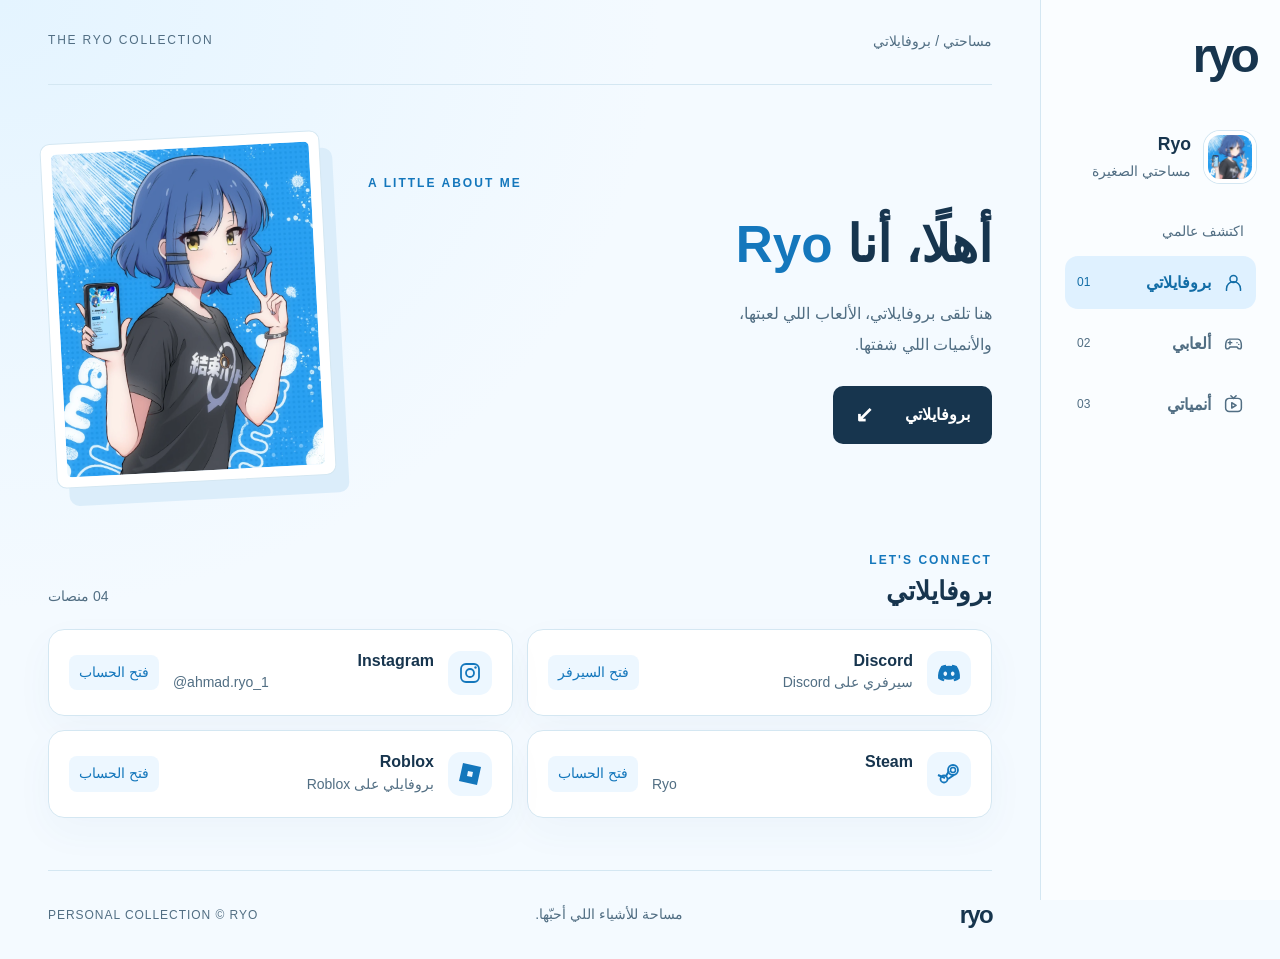
==== commit a170758c: "Fix Demon Slayer poster fallback and update Roblox profile link" ====
--- a/index.html
+++ b/index.html
@@ -71,7 +71,7 @@
 <section class="page" id="anime" aria-labelledby="anime-title" hidden>
 <div class="page-heading"><img class="collection-avatar" src="[data-uri]" width="80" height="80" alt="ريو يامادا"><p class="eyebrow">AFTER THE ENDING</p><h1 id="anime-title">الأنميات اللي <span>شفتها.</span></h1><p class="intro">حكايات وشخصيات لها مكان هنا.</p><div class="collection-note"><span>06 أنميات</span><span>MY ANIME COLLECTION</span></div></div>
 <div class="anime-grid">
-<article class="anime-card"><div class="poster"><img src="https://demonslayer-anime.com/risshihen/assets/img/top/img_main_sp.jpg" width="750" height="1218" alt="بوستر Demon Slayer" loading="lazy" decoding="async" referrerpolicy="no-referrer" data-mal-id="38000" data-source="https://demonslayer-anime.com/risshihen/"><span class="poster-number">01</span></div><div class="anime-info"><span class="status">شاهدته</span><h2 dir="ltr">Demon Slayer</h2><p>قاتل الشياطين</p></div></article>
+<article class="anime-card"><div class="poster"><img src="[data-uri]" width="430" height="600" alt="بوستر Demon Slayer" loading="lazy" decoding="async" referrerpolicy="no-referrer" data-mal-id="38000" data-full-src="https://cdn.myanimelist.net/images/anime/1286/99889l.jpg" data-source="https://myanimelist.net/anime/38000/Kimetsu_no_Yaiba"><span class="poster-number">01</span></div><div class="anime-info"><span class="status">شاهدته</span><h2 dir="ltr">Demon Slayer</h2><p>قاتل الشياطين</p></div></article>
 <article class="anime-card"><div class="poster"><img src="https://lycorisrecoil.com/assets/img/top/img_main-03.jpg" width="1500" height="2002" alt="بوستر Lycoris Recoil" loading="lazy" decoding="async" referrerpolicy="no-referrer" data-mal-id="50709" data-source="https://lycorisrecoil.com/"><span class="poster-number">02</span></div><div class="anime-info"><span class="status">شاهدته</span><h2 dir="ltr">Lycoris Recoil</h2><p>ليكوريس ريكويل</p></div></article>
 <article class="anime-card"><div class="poster"><img src="https://bocchi.rocks/tv/assets/img/page/top/mainvisual/slides/ph_all_1_nrw.jpg" width="768" height="1366" alt="بوستر Bocchi the Rock!" loading="lazy" decoding="async" referrerpolicy="no-referrer" data-mal-id="47917" data-source="https://bocchi.rocks/tv/"><span class="poster-number">03</span></div><div class="anime-info"><span class="status">شاهدته</span><h2 dir="ltr">Bocchi the Rock!</h2><p>بوتشي ذا روك</p></div></article>
 <article class="anime-card"><div class="poster"><img src="https://cdn.myanimelist.net/images/anime/1015/138006l.jpg" width="425" height="600" alt="بوستر Frieren: Beyond Journey's End" loading="lazy" decoding="async" referrerpolicy="no-referrer" data-mal-id="52991" data-source="https://myanimelist.net/anime/52991/Sousou_no_Frieren"><span class="poster-number">04</span></div><div class="anime-info"><span class="status">شاهدته</span><h2 dir="ltr">Frieren: Beyond Journey's End</h2><p>فريرين</p></div></article>
@@ -114,10 +114,10 @@
   {
     "name": "Roblox",
     "username": "",
-    "description": "الصفحة الرئيسية",
-    "url": "https://www.roblox.com/home",
+    "description": "بروفايلي على Roblox",
+    "url": "https://www.roblox.com/users/3342868559/profile",
     "icon": "roblox",
-    "action": "فتح Roblox"
+    "action": "فتح الحساب"
   }
 ];
 const icons={
@@ -284,4 +284,18 @@
 
 
 </script>
+<script data-poster-upgrade>
+// Keep the embedded poster visible until the larger cover has loaded.
+(() => {
+  const poster = document.querySelector('.poster img[data-mal-id="38000"]');
+  if (!poster) return;
+  const fullCover = new Image();
+  fullCover.referrerPolicy = 'no-referrer';
+  fullCover.decoding = 'async';
+  fullCover.onload = () => {
+    if (fullCover.naturalWidth > 0) poster.src = fullCover.src;
+  };
+  fullCover.src = poster.dataset.fullSrc;
+})();
+</script>
 </body></html>
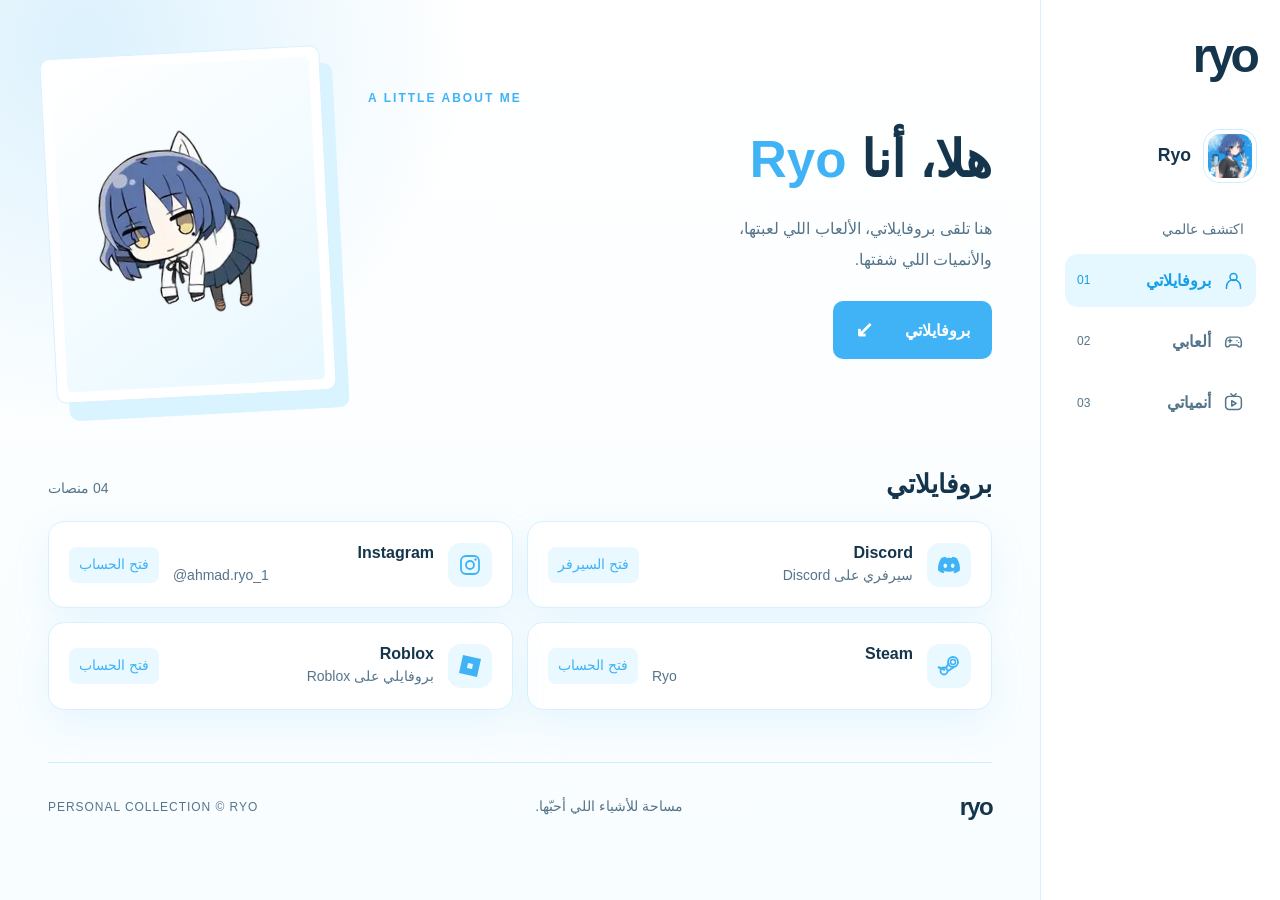
==== commit 400f3361: "Update site design and Ryo artwork" ====
--- a/index.html
+++ b/index.html
@@ -1,301 +1,58 @@
-<!doctype html>
-<html lang="ar" dir="rtl">
+<!DOCTYPE html>
+
+<html dir="rtl" lang="ar">
 <head>
 <!-- Artwork is referenced from its source. Source pages are recorded in data-source / imageSource. -->
-<meta charset="utf-8">
-<meta name="viewport" content="width=device-width, initial-scale=1">
-<meta name="theme-color" content="#eef8ff">
-<meta name="description" content="عالم Ryo: بروفايلاتي، الألعاب اللي لعبتها، والأنميات اللي شفتها.">
+<meta charset="utf-8"/>
+<meta content="width=device-width, initial-scale=1" name="viewport"/>
+<meta content="#eef8ff" name="theme-color"/>
+<meta content="عالم Ryo: بروفايلاتي، الألعاب اللي لعبتها، والأنميات اللي شفتها." name="description"/>
 <title>Ryo — بروفايلاتي</title>
-<link rel="icon" href="[data-uri]" type="image/svg+xml">
-<style>:root{color-scheme:light;--ink:#17354e;--muted:#516e83;--blue:#1477bc;--line:#d4e7f2;--shadow:0 14px 38px #28699a0a}
-*{box-sizing:border-box}html{scroll-behavior:smooth;scroll-padding-top:24px}body{margin:0;background:#f4faff;color:var(--ink);font-family:"Segoe UI",Tahoma,Arial,sans-serif;font-size:16px;line-height:1.7}a{color:inherit;text-decoration:none}button{font:inherit;cursor:pointer}a:focus-visible,button:focus-visible{outline:3px solid var(--blue);outline-offset:5px}img{display:block;max-width:100%}[hidden]{display:none!important}h1,h2,h3,p,figure{margin:0}h1,h2,h3{line-height:1.35}h1{font-size:clamp(2.2rem,4vw,3.65rem);font-weight:800;letter-spacing:normal}h1 span{color:var(--blue)}h2{font-size:1.6rem}.shell{max-width:1440px;margin:auto;display:grid;grid-template-columns:240px minmax(0,1fr);min-height:100vh}.sidebar{position:sticky;top:0;height:100vh;border-left:1px solid var(--line);padding:32px 24px;background:#fafdff;display:flex;flex-direction:column;z-index:20}.wordmark{font-family:Arial,sans-serif;font-size:3rem;line-height:1;font-weight:900;letter-spacing:-.08em;display:block;text-align:left;width:max-content}.wordmark span{color:#289ddb}.side-identity{display:flex;align-items:center;gap:13px;margin:50px 0 36px}.side-identity img{width:52px;height:52px;object-fit:cover;object-position:50% 18%;border-radius:16px;border:4px solid white;box-shadow:0 0 0 1px var(--line)}.side-identity strong{display:block;font-size:1.1rem;text-align:right}.side-identity span{display:block;font-size:.875rem;color:var(--muted)}.nav-caption{font-size:.875rem;color:var(--muted);margin:0 12px 12px}.sidebar nav{display:grid;gap:8px}.sidebar nav a{display:flex;align-items:center;gap:12px;padding:13px 12px;border-radius:13px;color:var(--muted);font-weight:600;transition:background .2s,color .2s}.sidebar nav a:hover{background:#edf7ff}.sidebar nav a[aria-current]{background:#dff1ff;color:#126da6}.sidebar svg{width:21px;height:21px;fill:none;stroke:currentColor;stroke-width:1.7;stroke-linecap:round;stroke-linejoin:round;flex-shrink:0}.nav-number{font-size:.75rem;margin-right:auto;font-weight:400}.side-bottom{display:none}.small-spark{font-size:1.7rem;color:#2d93c5}.side-bottom p{font-size:.875rem;margin:9px 0;color:var(--muted)}.side-bottom>span:last-child{font-size:.75rem;letter-spacing:.12em;color:var(--muted)}main{min-width:0;padding:0 48px;background:radial-gradient(ellipse at 0 0,#e4f4ff 0,transparent 45%)}main:focus{outline:none}.topline{display:flex;justify-content:space-between;gap:14px;padding:30px 0;border-bottom:1px solid var(--line);font-size:.875rem;color:var(--muted)}.topline span:last-child{font-size:.75rem;letter-spacing:.15em}.page{animation:arrive .35s ease both}.hero{display:grid;grid-template-columns:1fr minmax(200px,280px);gap:40px;align-items:center;padding:52px 0 42px}.eyebrow{font:600 .75rem/1.5 "Segoe UI",Arial,sans-serif;letter-spacing:.17em;color:var(--blue);display:block;margin-bottom:18px}.intro{font-size:1rem;line-height:1.9;color:var(--muted);margin-top:20px}.primary-link{display:inline-flex;align-items:center;gap:32px;margin-top:26px;background:var(--ink);color:white;border-radius:10px;padding:10px 22px;font-weight:600;transition:background .2s,transform .2s}.primary-link:hover{background:var(--blue);transform:translateY(-2px)}.primary-link span{font-size:1.4rem}.hero-tags{display:flex;align-items:center;gap:12px;margin-top:30px;font-size:.75rem;letter-spacing:.1em;color:var(--muted)}.hero-tags i{width:3px;height:3px;background:#7793a7;border-radius:50%}.portrait{max-width:280px;transform:rotate(-3deg);padding:10px;background:white;border:1px solid var(--line);border-radius:10px;box-shadow:12px 18px 0 #dbedfa;justify-self:center;width:100%}.portrait-frame{border-radius:5px;overflow:hidden;background:#e6f4ff;aspect-ratio:4/5}.portrait img{width:100%;height:100%;object-fit:cover;object-position:center 16%;image-rendering:auto}.portrait figcaption{display:flex;align-items:center;justify-content:space-between;padding:10px 6px 1px;font-size:.75rem;letter-spacing:.12em;color:var(--muted)}.portrait figcaption span:last-child{font-size:1.2rem;color:var(--blue)}.section-heading{display:flex;align-items:end;justify-content:space-between;gap:16px;margin:28px 0 20px;scroll-margin-top:24px}.section-heading .eyebrow{margin-bottom:5px}.section-count{color:var(--muted);font-size:.875rem}.profile-grid{display:grid;grid-template-columns:repeat(2,minmax(0,1fr));gap:14px}.profile-card{background:white;border:1px solid var(--line);padding:20px;border-radius:16px;display:flex;gap:14px;align-items:center;box-shadow:var(--shadow)}.platform-icon{height:44px;width:44px;flex-shrink:0;display:grid;place-items:center;background:#edf7ff;border-radius:13px;color:var(--blue)}.platform-icon svg{width:24px;height:24px;fill:currentColor}.profile-detail{min-width:0;flex:1}.profile-detail h3{font-size:1rem;direction:ltr;text-align:right}.profile-detail p{font-size:.875rem;color:var(--muted);overflow-wrap:anywhere}.profile-action{font-size:.875rem;color:var(--blue);border:0;background:#edf7ff;border-radius:8px;padding:6px 10px}.pending-link{font-size:.75rem;color:var(--muted);white-space:nowrap}.banner-gallery{display:grid;gap:24px;margin:48px 0}.banner{width:82%;overflow:hidden;border-radius:14px;border:6px solid white;box-shadow:var(--shadow)}.banner img{width:100%;height:auto}.banner-right{justify-self:start}.banner-left{justify-self:end}.page-heading{padding:48px 0 26px}.page-heading .intro{margin-top:14px}.collection-note{margin-top:30px;display:flex;justify-content:space-between;gap:12px;padding-top:20px;border-top:1px solid var(--line);color:var(--muted);font-size:.875rem}.collection-note span:last-child{font-size:.75rem;letter-spacing:.1em}.game-grid{display:grid;grid-template-columns:repeat(2,minmax(0,1fr));gap:22px}.game-card{border:1px solid var(--line);border-radius:18px;overflow:hidden;background:white;box-shadow:var(--shadow)}.game-title-panel{padding:28px 22px;min-height:160px;display:flex;flex-direction:column;justify-content:space-between;background:linear-gradient(135deg,#e0f3ff,#f6fbff);border-bottom:1px solid var(--line);gap:22px}.game-card:nth-child(2n) .game-title-panel{background:linear-gradient(135deg,#e9efff,#f7fbff)}.game-title-panel h2{font-size:1.5rem;text-align:left;max-width:20ch}.game-info{padding:18px 22px}.game-meta{display:flex;align-items:center;justify-content:space-between;font-size:.875rem;color:var(--muted);gap:12px}.game-index{font-size:.75rem;letter-spacing:.14em;color:var(--muted)}.official-link{display:inline-block;font-size:.875rem;color:var(--blue);margin-top:18px}.official-link:hover{text-decoration:underline}.status{display:inline-block;padding:3px 10px;background:#eaf5ff;color:#256e9c;font-size:.75rem;border-radius:7px}.status.complete{background:#e9f6f0;color:#346d54}.anime-grid{display:grid;grid-template-columns:repeat(3,minmax(0,1fr));gap:30px 22px}.anime-card{min-width:0}.poster{position:relative;border-radius:14px;overflow:hidden;background:#dcefff;aspect-ratio:2/3;box-shadow:var(--shadow)}.poster img{width:100%;height:100%;object-fit:cover;transition:transform .35s}.anime-card:hover .poster img{transform:scale(1.025)}.poster-number{position:absolute;top:12px;right:12px;display:grid;place-items:center;background:#fffffff0;border-radius:8px;width:30px;height:30px;font-size:.75rem;color:var(--ink)}.anime-info{padding:16px 2px}.anime-info h2{font-size:1.1rem;text-align:right;margin:10px 0 5px;overflow-wrap:anywhere}.anime-info p{font-size:.875rem;color:var(--muted)}footer{display:flex;align-items:center;justify-content:space-between;gap:16px;border-top:1px solid var(--line);padding:24px 0;margin-top:52px;color:var(--muted);font-size:.875rem}.footer-mark{font-size:1.5rem;color:var(--ink);font-weight:900;letter-spacing:-.07em}footer>span:last-child{font-size:.75rem;letter-spacing:.08em}.mobile-header{display:none}.skip-link{position:fixed;top:-100px;right:20px;z-index:50;padding:12px 20px;background:white}.skip-link:focus{top:10px}.toast{position:fixed;bottom:24px;left:50%;transform:translateX(-50%);background:var(--ink);color:white;border-radius:10px;z-index:50;padding:12px 20px;display:none}.toast.visible{display:block}.noscript{padding:24px;text-align:center}
-@keyframes arrive{from{opacity:0;transform:translateY(6px)}to{opacity:1;transform:translateY(0)}}
-@media(min-width:1600px){.shell{border-inline:1px solid var(--line)}}
-@media(max-width:1150px){.shell{grid-template-columns:210px minmax(0,1fr)}.sidebar{padding:28px 18px}main{padding-inline:30px}.hero{gap:24px;grid-template-columns:1fr minmax(180px,230px)}.profile-card{padding:16px;gap:10px}.pending-link{white-space:normal;max-width:50px}}
-@media(max-width:800px){.shell{display:block}.mobile-header{display:flex;align-items:center;justify-content:space-between;padding:17px 24px;background:#fafdfff5;border-bottom:1px solid var(--line)}.mobile-header .wordmark{font-size:2.2rem}.menu-button{display:grid;gap:5px;padding:12px;background:#e4f3ff;border:0;border-radius:9px}.menu-button span{width:20px;height:2px;background:var(--ink)}.sidebar{display:none;position:fixed;top:77px;right:0;bottom:0;width:min(300px,86vw);height:auto;overflow-y:auto;border:1px solid var(--line);padding:24px;box-shadow:-15px 0 40px #17354e20}.sidebar.is-open{display:block}.sidebar>.wordmark,.side-identity,.nav-caption,.side-bottom{display:none}.sidebar nav{grid-template-columns:1fr}.sidebar nav a{padding:12px}main{padding-inline:24px}.topline{padding:20px 0}.hero{padding:38px 0;grid-template-columns:1fr 210px}.hero h1{font-size:2.4rem}.hero-tags{gap:8px}.anime-grid{grid-template-columns:repeat(2,minmax(0,1fr))}.pending-link{max-width:none}}
-@media(max-width:560px){main{padding-inline:20px}.topline span:last-child{display:none}.hero{grid-template-columns:1fr;gap:30px}.hero-copy{text-align:center}.hero h1{font-size:2.6rem}.hero-tags{justify-content:center;margin-top:20px}.portrait{max-width:220px;margin-bottom:12px}.intro{margin-top:14px}.eyebrow{margin-bottom:12px}.primary-link{margin-top:20px}.profile-grid,.game-grid{grid-template-columns:1fr}.profile-card{padding:18px}.pending-link{white-space:nowrap}.section-heading{margin-top:18px}.section-heading h2{font-size:1.4rem}.banner{width:94%}.banner-gallery{gap:18px;margin:32px 0}.page-heading{padding-top:30px}.page-heading h1{font-size:2.2rem}.collection-note span:last-child{max-width:55%;text-align:left}.anime-grid{gap:20px 14px}.anime-info h2{font-size:1rem}.poster{border-radius:10px}.anime-info{padding-top:12px}.poster-number{top:8px;right:8px;width:25px;height:25px}footer{flex-wrap:wrap;margin-top:32px}footer>span:last-child{width:100%;text-align:center}}
-@media(prefers-reduced-motion:reduce){*,*::before,*::after{animation:none!important;transition:none!important;scroll-behavior:auto!important}}
-
-
-/* Ryo identity across the collections. */
-.page-heading{position:relative;padding-inline-end:100px;min-height:190px}
-.collection-avatar{position:absolute;inset-inline-end:0;top:48px;width:80px;height:80px;object-fit:cover;object-position:50% 20%;border:5px solid white;border-radius:24px;box-shadow:var(--shadow)}
-.text-anime{background:white;border:1px solid var(--line);border-radius:14px;padding:20px;align-self:start}
-@media(max-width:560px){.page-heading{padding-inline-end:0}.collection-avatar{position:static;width:64px;height:64px;margin-bottom:18px;border-radius:18px}}
-/* Cover artwork keeps its full composition and original sharpness. */
-.game-cover{aspect-ratio:920/430;background:#e4f2fb;overflow:hidden}
-.game-cover img{width:100%;height:100%;object-fit:contain;image-rendering:auto}
-.game-title-panel{min-height:126px;padding:20px 22px;gap:14px;background:#fff}
-.game-card:nth-child(2n) .game-title-panel{background:#fff}
-.game-title-panel h2{font-size:1.3rem;max-width:none}
-.poster{background:#dcefff}
-.poster img{object-fit:contain;image-rendering:auto}
-.anime-card:hover .poster img{transform:none}
-.profile-action{white-space:nowrap;flex-shrink:0}
-@media(max-width:1000px) and (min-width:801px){.profile-grid{grid-template-columns:1fr}}
-@media(max-width:420px){.profile-card{padding:14px;gap:10px}.profile-action{padding:6px 8px}}
-.franchise-cover{background:#17354e;padding:32px}.game-info{min-height:112px}
-</style>
-
+<link href="assets/ryo-sidebar.webp" rel="icon" type="image/webp"/>
+<link href="assets/style.css" rel="stylesheet"/>
 </head>
 <body>
 <a class="skip-link" href="#main">تخطي إلى المحتوى</a>
-<header class="mobile-header"><a class="wordmark" href="#profiles" dir="ltr">ryo</a><button class="menu-button" type="button" aria-controls="sidebar" aria-expanded="false" aria-label="فتح القائمة"><span></span><span></span></button></header>
+<header class="mobile-header"><a class="wordmark" dir="ltr" href="#profiles">ryo</a><button aria-controls="sidebar" aria-expanded="false" aria-label="فتح القائمة" class="menu-button" type="button"><span></span><span></span></button></header>
 <div class="shell">
-<aside class="sidebar" id="sidebar" aria-label="القائمة الرئيسية">
-<a class="wordmark" href="#profiles" dir="ltr">ryo</a>
-<div class="side-identity"><img src="[data-uri]" width="64" height="64" alt=""><div><strong dir="ltr">Ryo</strong><span>مساحتي الصغيرة</span></div></div>
+<aside aria-label="القائمة الرئيسية" class="sidebar" id="sidebar">
+<a class="wordmark" dir="ltr" href="#profiles">ryo</a>
+<div class="side-identity"><img alt="" height="64" src="assets/ryo-sidebar.webp" width="64"/><div><strong dir="ltr">Ryo</strong></div></div>
 <p class="nav-caption">اكتشف عالمي</p>
 <nav>
-<a href="#profiles" aria-current="page"><svg viewBox="0 0 24 24" aria-hidden="true"><circle cx="12" cy="8" r="4"/><path d="M4 21v-2a8 8 0 0 1 16 0v2"/></svg><span>بروفايلاتي</span><span class="nav-number">01</span></a>
-<a href="#games"><svg viewBox="0 0 24 24" aria-hidden="true"><path d="M7 7h10c3 0 4 4 4 8s-3 4-5 1H8c-2 3-5 3-5-1s1-8 4-8Z"/><path d="M6 11h4m-2-2v4m8-2h.01m2 2h.01"/></svg><span>ألعابي</span><span class="nav-number">02</span></a>
-<a href="#anime"><svg viewBox="0 0 24 24" aria-hidden="true"><rect x="3" y="5" width="18" height="15" rx="4"/><path d="m9 2 3 3 3-3m-5 8 5 3-5 3Z"/></svg><span>أنمياتي</span><span class="nav-number">03</span></a>
+<a aria-current="page" href="#profiles"><svg aria-hidden="true" viewbox="0 0 24 24"><circle cx="12" cy="8" r="4"></circle><path d="M4 21v-2a8 8 0 0 1 16 0v2"></path></svg><span>بروفايلاتي</span><span class="nav-number">01</span></a>
+<a href="#games"><svg aria-hidden="true" viewbox="0 0 24 24"><path d="M7 7h10c3 0 4 4 4 8s-3 4-5 1H8c-2 3-5 3-5-1s1-8 4-8Z"></path><path d="M6 11h4m-2-2v4m8-2h.01m2 2h.01"></path></svg><span>ألعابي</span><span class="nav-number">02</span></a>
+<a href="#anime"><svg aria-hidden="true" viewbox="0 0 24 24"><rect height="15" rx="4" width="18" x="3" y="5"></rect><path d="m9 2 3 3 3-3m-5 8 5 3-5 3Z"></path></svg><span>أنمياتي</span><span class="nav-number">03</span></a>
 </nav>
 </aside>
 <main id="main" tabindex="-1">
-<div class="topline"><span id="breadcrumb">مساحتي / بروفايلاتي</span><span dir="ltr">THE RYO COLLECTION</span></div>
-<section class="page" id="profiles" aria-labelledby="profiles-title">
+<section aria-labelledby="profiles-title" class="page" id="profiles">
 <div class="hero">
-<div class="hero-copy"><p class="eyebrow" dir="ltr">A LITTLE ABOUT ME</p><h1 id="profiles-title">أهلًا، أنا <span dir="ltr">Ryo</span></h1><p class="intro">هنا تلقى بروفايلاتي، الألعاب اللي لعبتها،<br class="desktop-break"> والأنميات اللي شفتها.</p><a class="primary-link" href="#profile-links">بروفايلاتي <span aria-hidden="true">↙</span></a></div>
-<figure class="portrait"><div class="portrait-frame"><img src="[data-uri]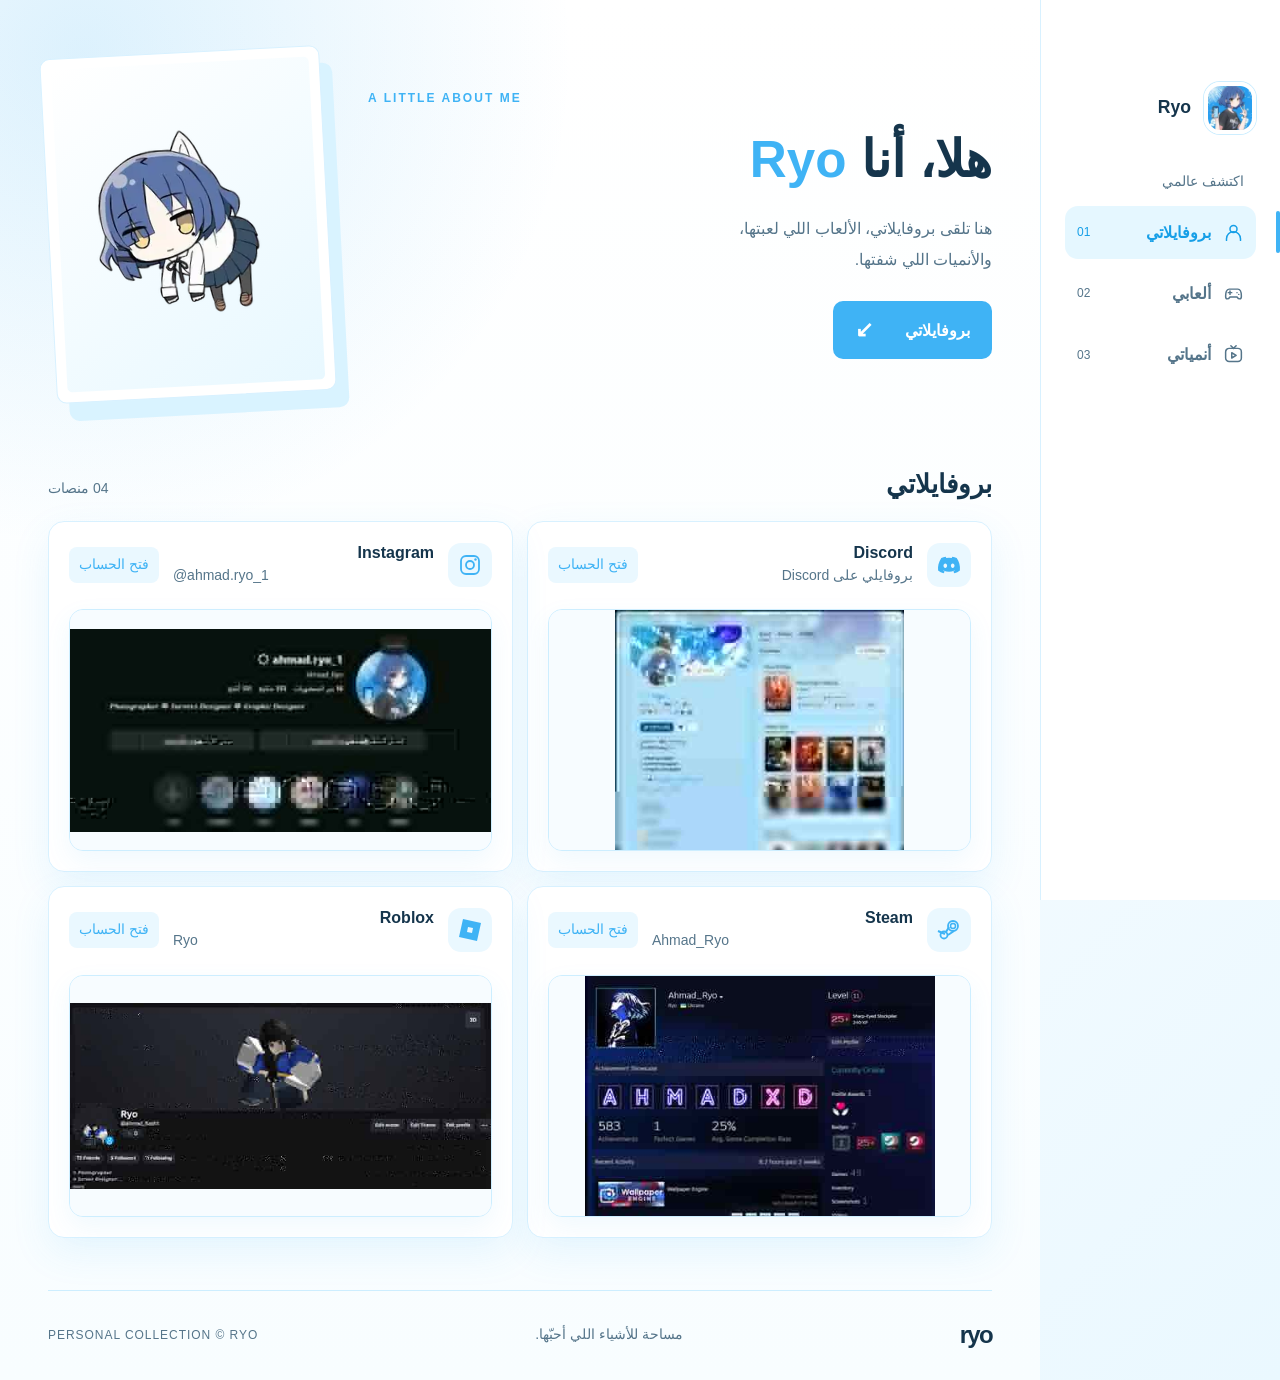
==== commit b241a415: "Update profile cards and site navigation" ====
--- a/index.html
+++ b/index.html
@@ -8,15 +8,74 @@
 <meta content="#eef8ff" name="theme-color"/>
 <meta content="عالم Ryo: بروفايلاتي، الألعاب اللي لعبتها، والأنميات اللي شفتها." name="description"/>
 <title>Ryo — بروفايلاتي</title>
-<link href="assets/ryo-sidebar.webp" rel="icon" type="image/webp"/>
+<link href="assets/ryo-favicon.jpg" rel="icon" type="image/jpeg"/>
 <link href="assets/style.css" rel="stylesheet"/>
+<style>
+/* Active section marker: active section marker on the RIGHT */
+.sidebar nav a{position:relative}
+.sidebar nav a[aria-current="page"]::after{
+  content:"";
+  position:absolute;
+  right:-24px;
+  top:50%;
+  width:4px;
+  height:42px;
+  transform:translateY(-50%);
+  border-radius:999px;
+  background:#3fb3f5;
+}
+@media(max-width:800px){
+  .sidebar nav a[aria-current="page"]::after{right:-24px}
+}
+</style>
+<style id="profile-screenshot-preview-style">
+/* Profile account screenshots */
+.profile-card{
+  flex-wrap:wrap;
+}
+.profile-card .profile-account-shot{
+  width:100%;
+  flex:0 0 100%;
+  margin-top:8px;
+  border:1px solid var(--line);
+  border-radius:14px;
+  overflow:hidden;
+  background:#f7fcff;
+  box-shadow:0 10px 26px rgba(63,179,245,.08);
+}
+.profile-card .profile-account-shot img{
+  width:100%;
+  height:240px;
+  object-fit:contain;
+  object-position:center;
+  background:#f7fcff;
+}
+.profile-card .profile-account-shot:hover{
+  border-color:#9edfff;
+}
+@media(max-width:560px){
+  .profile-card .profile-account-shot img{height:190px}
+}
+</style>
+<style id="anime-poster-fill-preview-style">
+/* Anime posters fill the whole card with no blue side edges */
+.poster{
+  background:transparent !important;
+}
+.poster img{
+  width:100% !important;
+  height:100% !important;
+  object-fit:cover !important;
+  object-position:center !important;
+}
+</style>
 </head>
 <body>
 <a class="skip-link" href="#main">تخطي إلى المحتوى</a>
 <header class="mobile-header"><a class="wordmark" dir="ltr" href="#profiles">ryo</a><button aria-controls="sidebar" aria-expanded="false" aria-label="فتح القائمة" class="menu-button" type="button"><span></span><span></span></button></header>
 <div class="shell">
 <aside aria-label="القائمة الرئيسية" class="sidebar" id="sidebar">
-<a class="wordmark" dir="ltr" href="#profiles">ryo</a>
+
 <div class="side-identity"><img alt="" height="64" src="assets/ryo-sidebar.webp" width="64"/><div><strong dir="ltr">Ryo</strong></div></div>
 <p class="nav-caption">اكتشف عالمي</p>
 <nav>
@@ -53,6 +112,83 @@
 </main></div>
 <div class="toast" id="toast" role="status"></div>
 <noscript><p class="noscript">فعّل JavaScript للتنقّل بين الأقسام وعرض البروفايلات والألعاب.</p></noscript>
+<script src="assets/app.js"></script>
+<script id="profile-screenshot-preview-script">
+(() => {
+  const profileData = {"Instagram": {"username": "@ahmad.ryo_1", "description": "حسابي على Instagram", "url": "https://www.instagram.com/ahmad.ryo_1/", "profileImage": "assets/profile-instagram.jpg"}, "Roblox": {"username": "Ryo", "description": "حسابي على Roblox", "url": "https://www.roblox.com/users/3342868559/profile", "profileImage": "assets/profile-roblox.jpg"}, "Steam": {"username": "Ahmad_Ryo", "description": "حسابي على Steam", "url": "https://steamcommunity.com/profiles/76561199764646587/", "profileImage": "assets/profile-steam.jpg"}, "Discord": {"username": "Ryo", "description": "بروفايلي على Discord", "url": "https://discord.com/users/690206073873105073", "profileImage": "assets/profile-discord.jpg"}};
+  const cards = [...document.querySelectorAll('#profile-grid .profile-card')];
 
+  cards.forEach(card => {
+    const title = card.querySelector('.profile-detail h3');
+    if (!title) return;
+    const name = title.textContent.trim();
+    const info = profileData[name];
+    if (!info) return;
 
-<script src="assets/app.js"></script></body></html>
+    const detailText = card.querySelector('.profile-detail p');
+    if (detailText) {
+      if (name === 'Discord') detailText.textContent = 'بروفايلي على Discord';
+      else if (info.username) detailText.textContent = info.username;
+      else if (info.description) detailText.textContent = info.description;
+    }
+
+    let action = card.querySelector('.profile-action');
+    if (action) {
+      action.href = info.url;
+      action.target = '_blank';
+      action.rel = 'noopener noreferrer';
+      action.textContent = 'فتح الحساب';
+      action.setAttribute('aria-label', 'فتح الحساب — ' + name);
+    }
+
+    if (info.profileImage && !card.querySelector('.profile-account-shot')) {
+      const wrap = document.createElement('a');
+      wrap.className = 'profile-account-shot';
+      wrap.href = info.url;
+      wrap.target = '_blank';
+      wrap.rel = 'noopener noreferrer';
+      wrap.setAttribute('aria-label', 'فتح حساب ' + name);
+
+      const img = document.createElement('img');
+      img.src = info.profileImage;
+      img.alt = 'صورة بروفايل ' + name;
+      img.loading = 'lazy';
+      img.decoding = 'async';
+
+      wrap.appendChild(img);
+      card.appendChild(wrap);
+    }
+  });
+})();
+</script>
+<script id="tomb-raider-links-preview-script">
+(() => {
+  const links = {
+    "Tomb Raider (2013)": "https://store.steampowered.com/app/203160/Tomb_Raider/",
+    "Rise of the Tomb Raider": "https://store.steampowered.com/app/391220/Rise_of_the_Tomb_Raider/",
+    "Shadow of the Tomb Raider": "https://store.steampowered.com/app/750920/Shadow_of_the_Tomb_Raider_Definitive_Edition/"
+  };
+
+  document.querySelectorAll('#game-grid .game-card').forEach(card => {
+    const title = card.querySelector('.game-title-panel h2');
+    if (!title) return;
+
+    const url = links[title.textContent.trim()];
+    if (!url) return;
+
+    let link = card.querySelector('.official-link');
+    if (!link) {
+      link = document.createElement('a');
+      link.className = 'official-link';
+      link.textContent = 'صفحة اللعبة الرسمية ↗';
+      card.querySelector('.game-info')?.appendChild(link);
+    }
+
+    link.href = url;
+    link.target = '_blank';
+    link.rel = 'noopener noreferrer';
+    link.setAttribute('aria-label', 'صفحة ' + title.textContent.trim() + ' الرسمية');
+  });
+})();
+</script>
+</body></html>
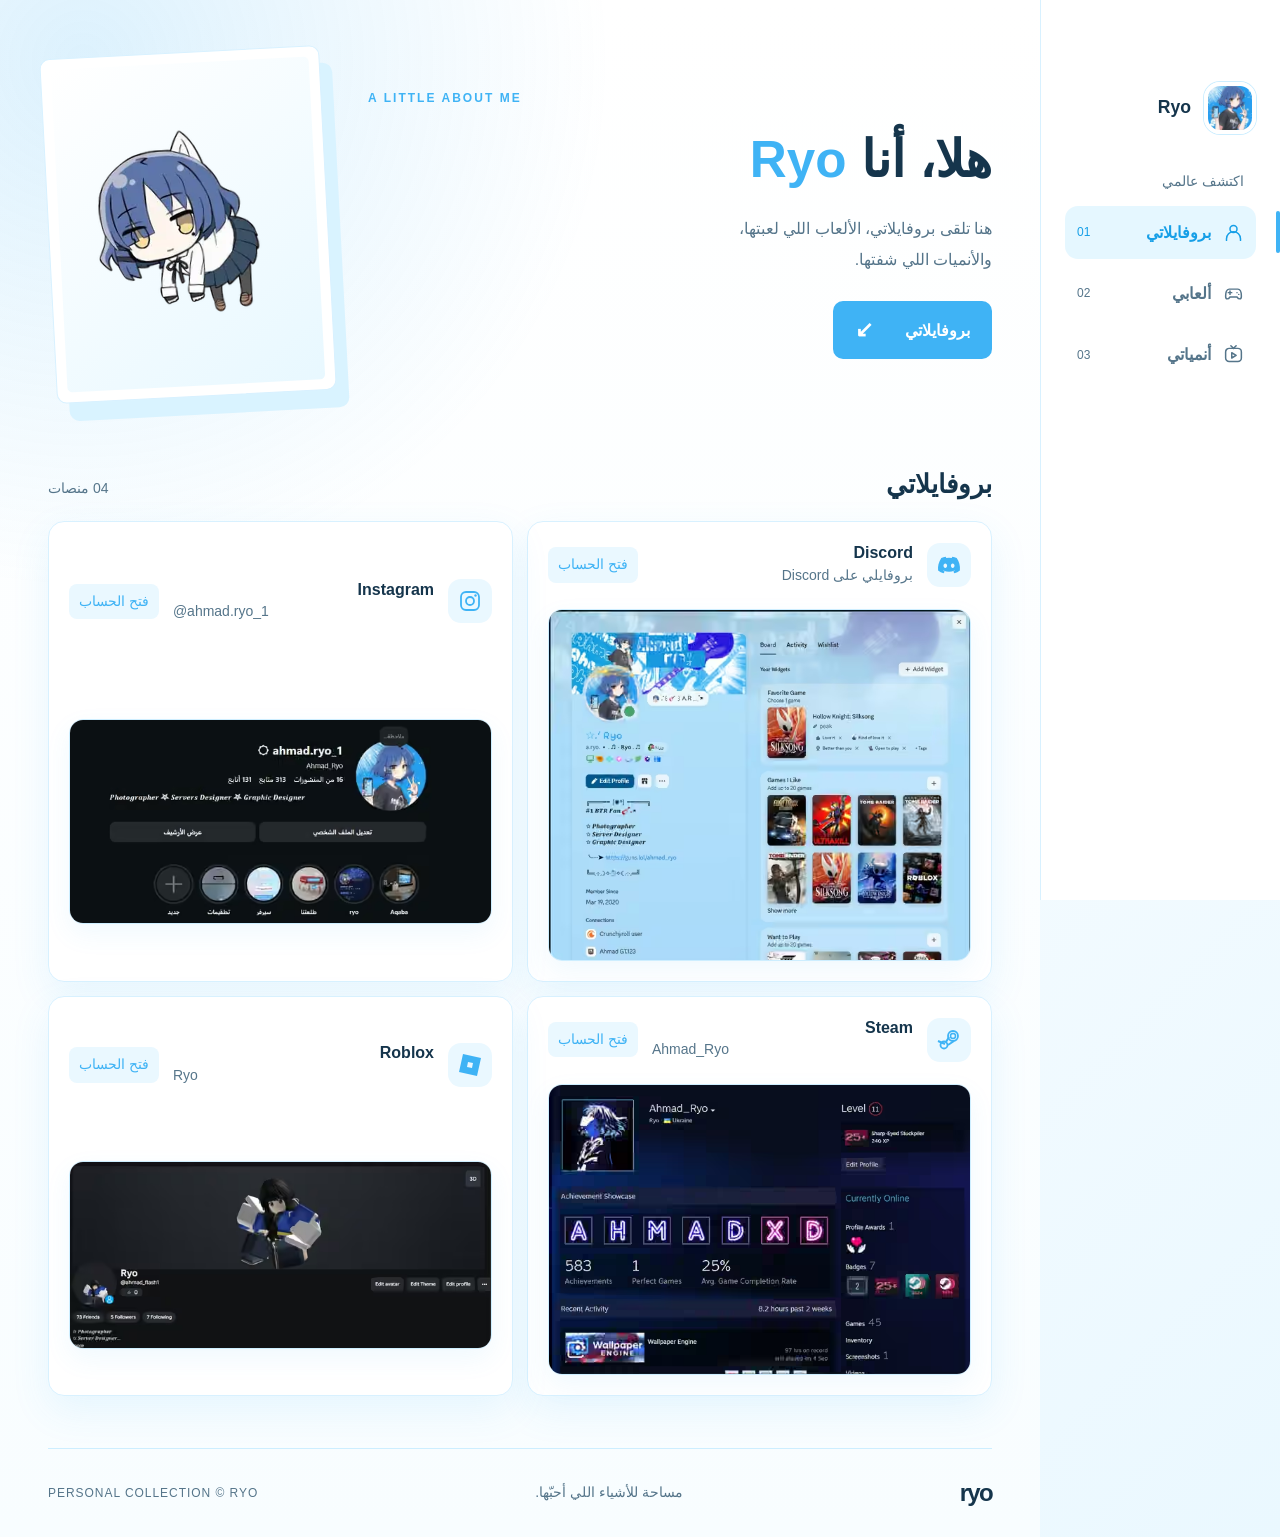
==== commit 1afb4a92: "Improve profile image clarity" ====
--- a/index.html
+++ b/index.html
@@ -45,16 +45,17 @@
 }
 .profile-card .profile-account-shot img{
   width:100%;
-  height:240px;
+  height:auto;
   object-fit:contain;
   object-position:center;
   background:#f7fcff;
+  image-rendering:auto;
 }
 .profile-card .profile-account-shot:hover{
   border-color:#9edfff;
 }
 @media(max-width:560px){
-  .profile-card .profile-account-shot img{height:190px}
+  .profile-card .profile-account-shot img{height:auto}
 }
 </style>
 <style id="anime-poster-fill-preview-style">
@@ -115,7 +116,7 @@
 <script src="assets/app.js"></script>
 <script id="profile-screenshot-preview-script">
 (() => {
-  const profileData = {"Instagram": {"username": "@ahmad.ryo_1", "description": "حسابي على Instagram", "url": "https://www.instagram.com/ahmad.ryo_1/", "profileImage": "assets/profile-instagram.jpg"}, "Roblox": {"username": "Ryo", "description": "حسابي على Roblox", "url": "https://www.roblox.com/users/3342868559/profile", "profileImage": "assets/profile-roblox.jpg"}, "Steam": {"username": "Ahmad_Ryo", "description": "حسابي على Steam", "url": "https://steamcommunity.com/profiles/76561199764646587/", "profileImage": "assets/profile-steam.jpg"}, "Discord": {"username": "Ryo", "description": "بروفايلي على Discord", "url": "https://discord.com/users/690206073873105073", "profileImage": "assets/profile-discord.jpg"}};
+  const profileData = {"Instagram": {"username": "@ahmad.ryo_1", "description": "حسابي على Instagram", "url": "https://www.instagram.com/ahmad.ryo_1/", "profileImage": "assets/profile-instagram.avif"}, "Roblox": {"username": "Ryo", "description": "حسابي على Roblox", "url": "https://www.roblox.com/users/3342868559/profile", "profileImage": "assets/profile-roblox.avif"}, "Steam": {"username": "Ahmad_Ryo", "description": "حسابي على Steam", "url": "https://steamcommunity.com/profiles/76561199764646587/", "profileImage": "assets/profile-steam.avif"}, "Discord": {"username": "Ryo", "description": "بروفايلي على Discord", "url": "https://discord.com/users/690206073873105073", "profileImage": "assets/profile-discord.avif"}};
   const cards = [...document.querySelectorAll('#profile-grid .profile-card')];
 
   cards.forEach(card => {
